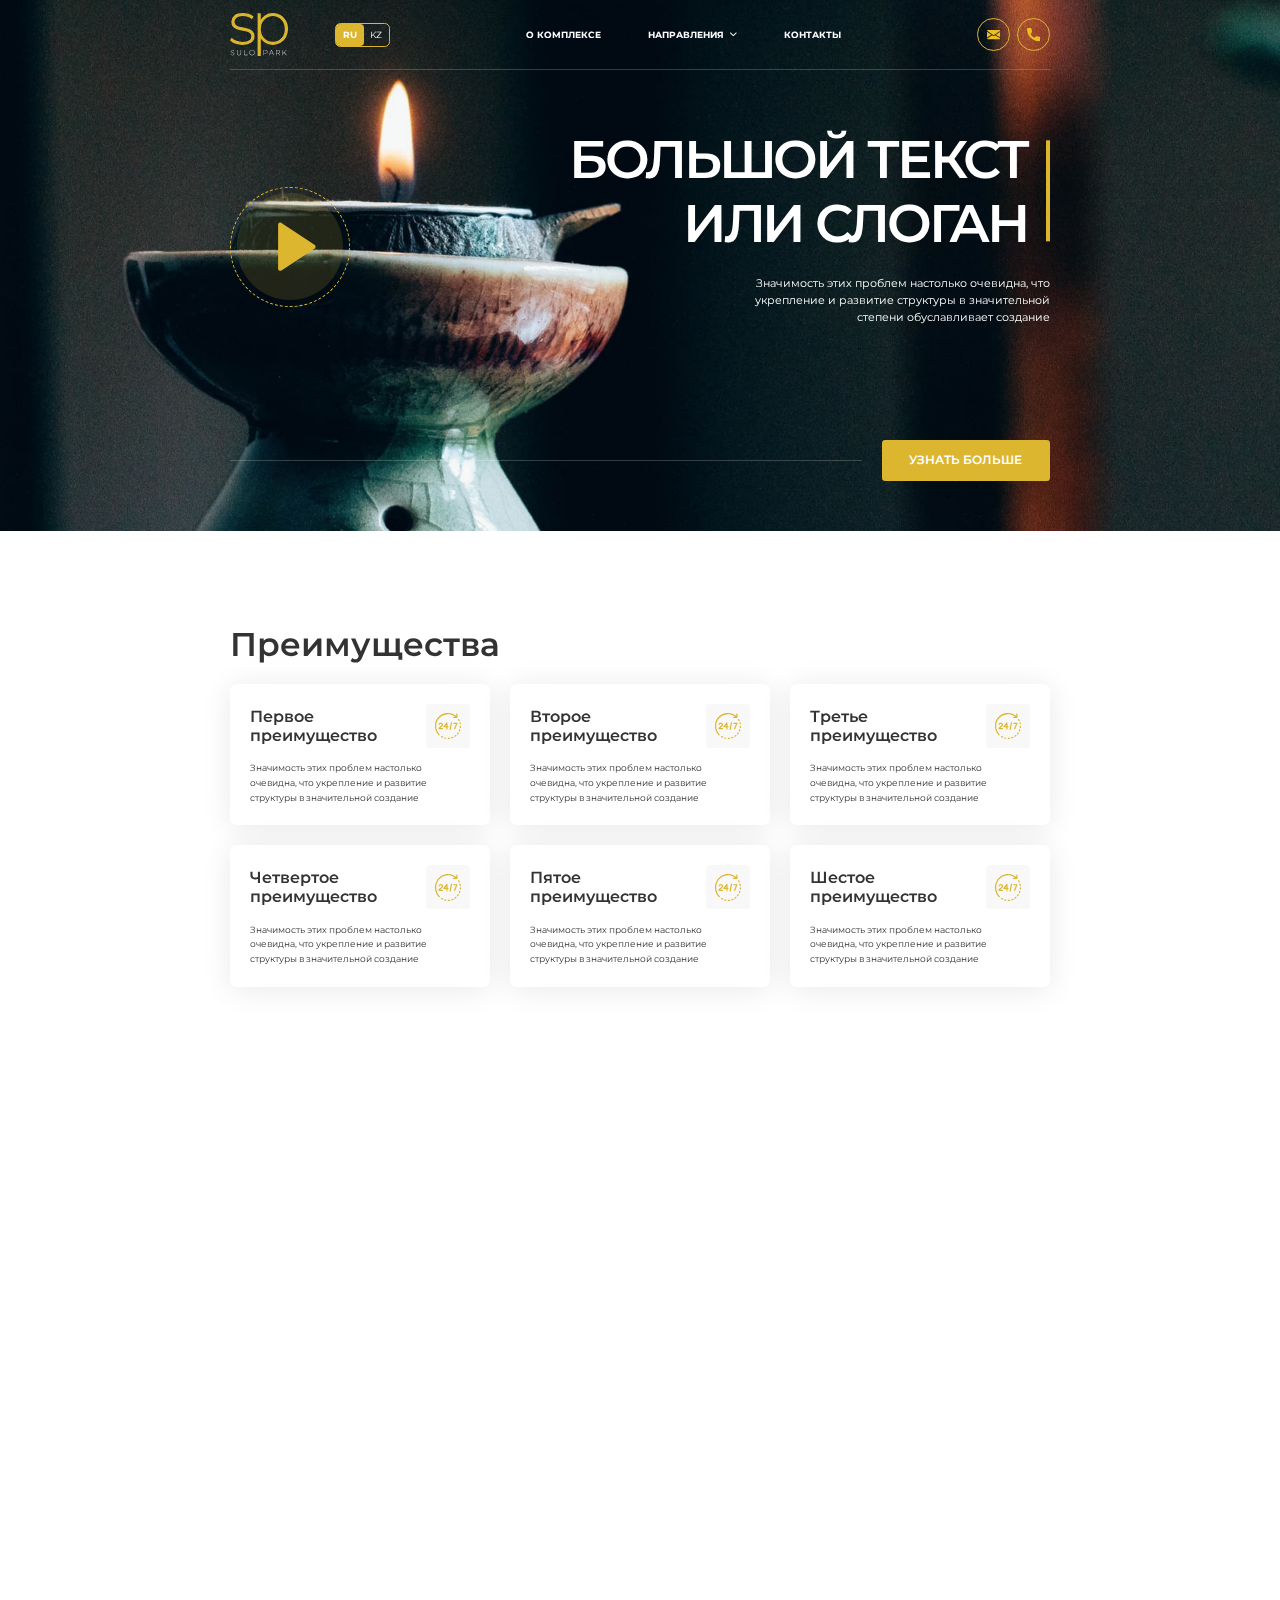
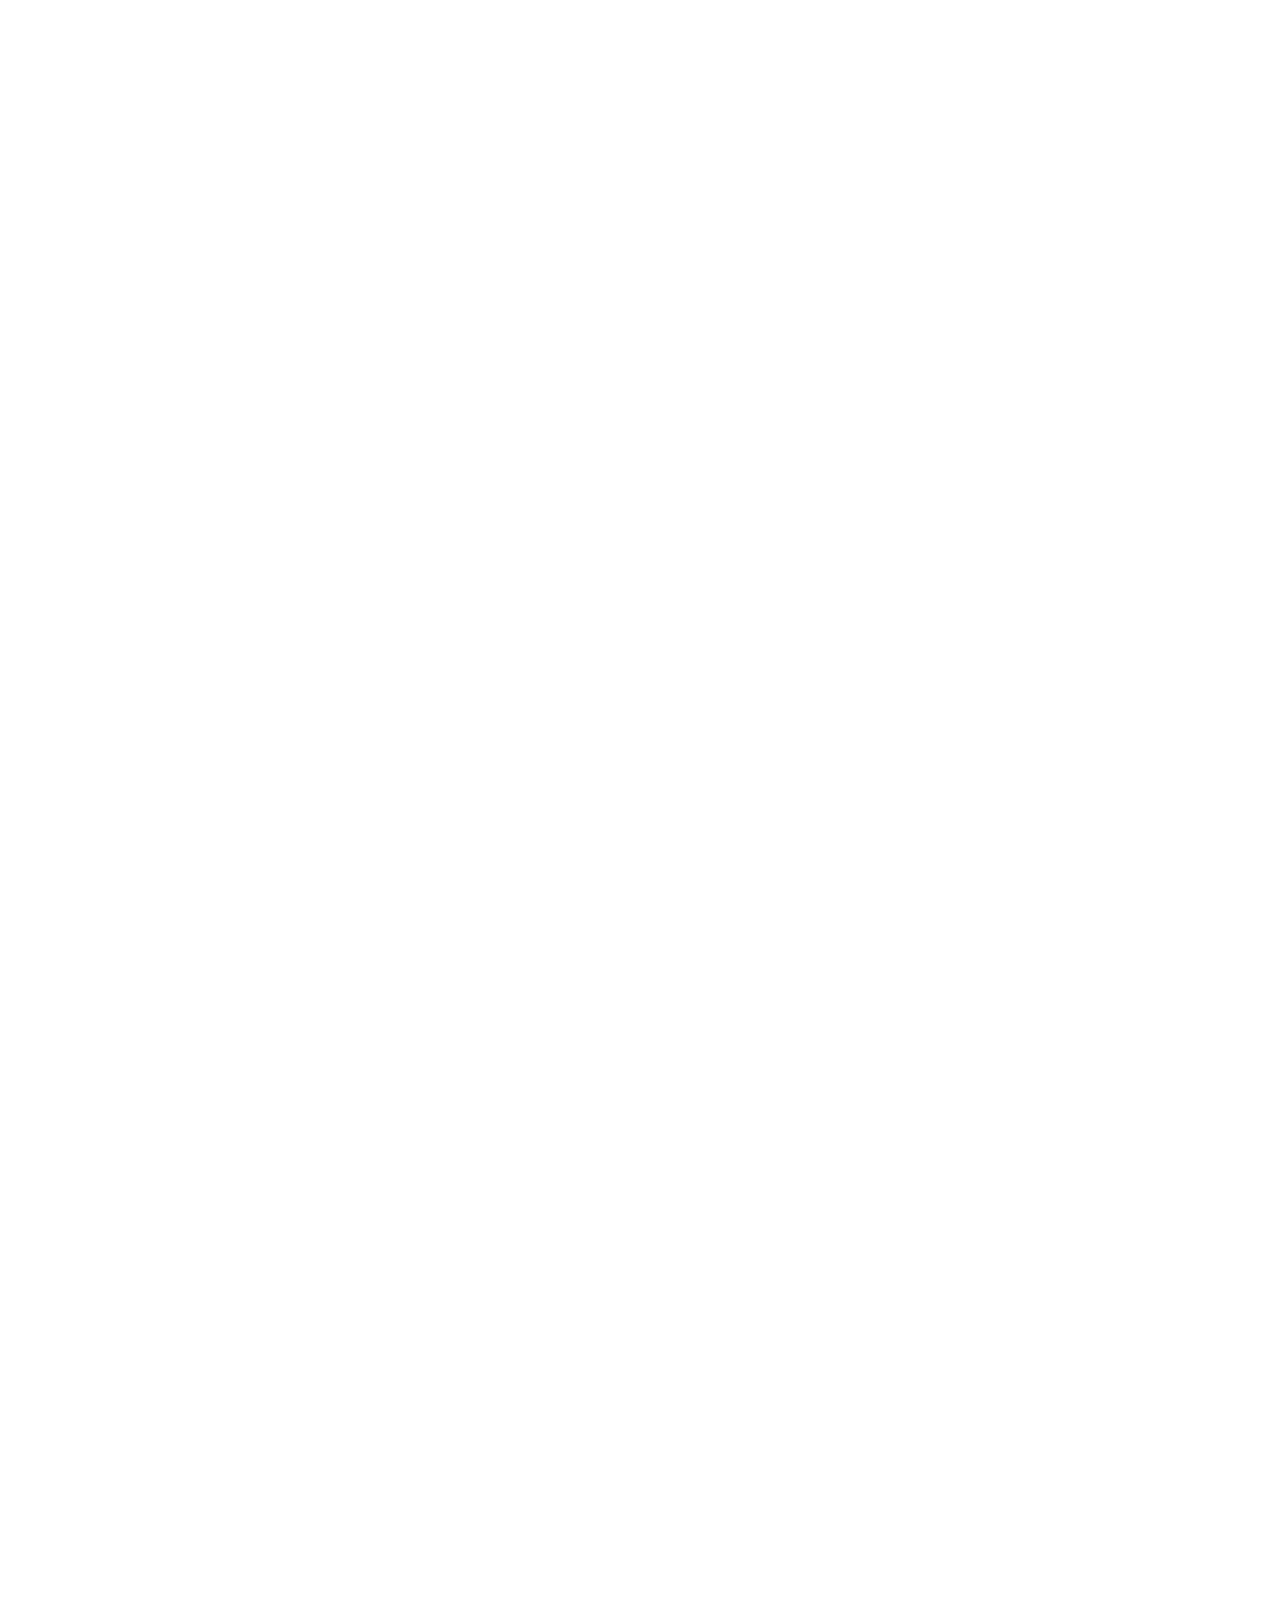
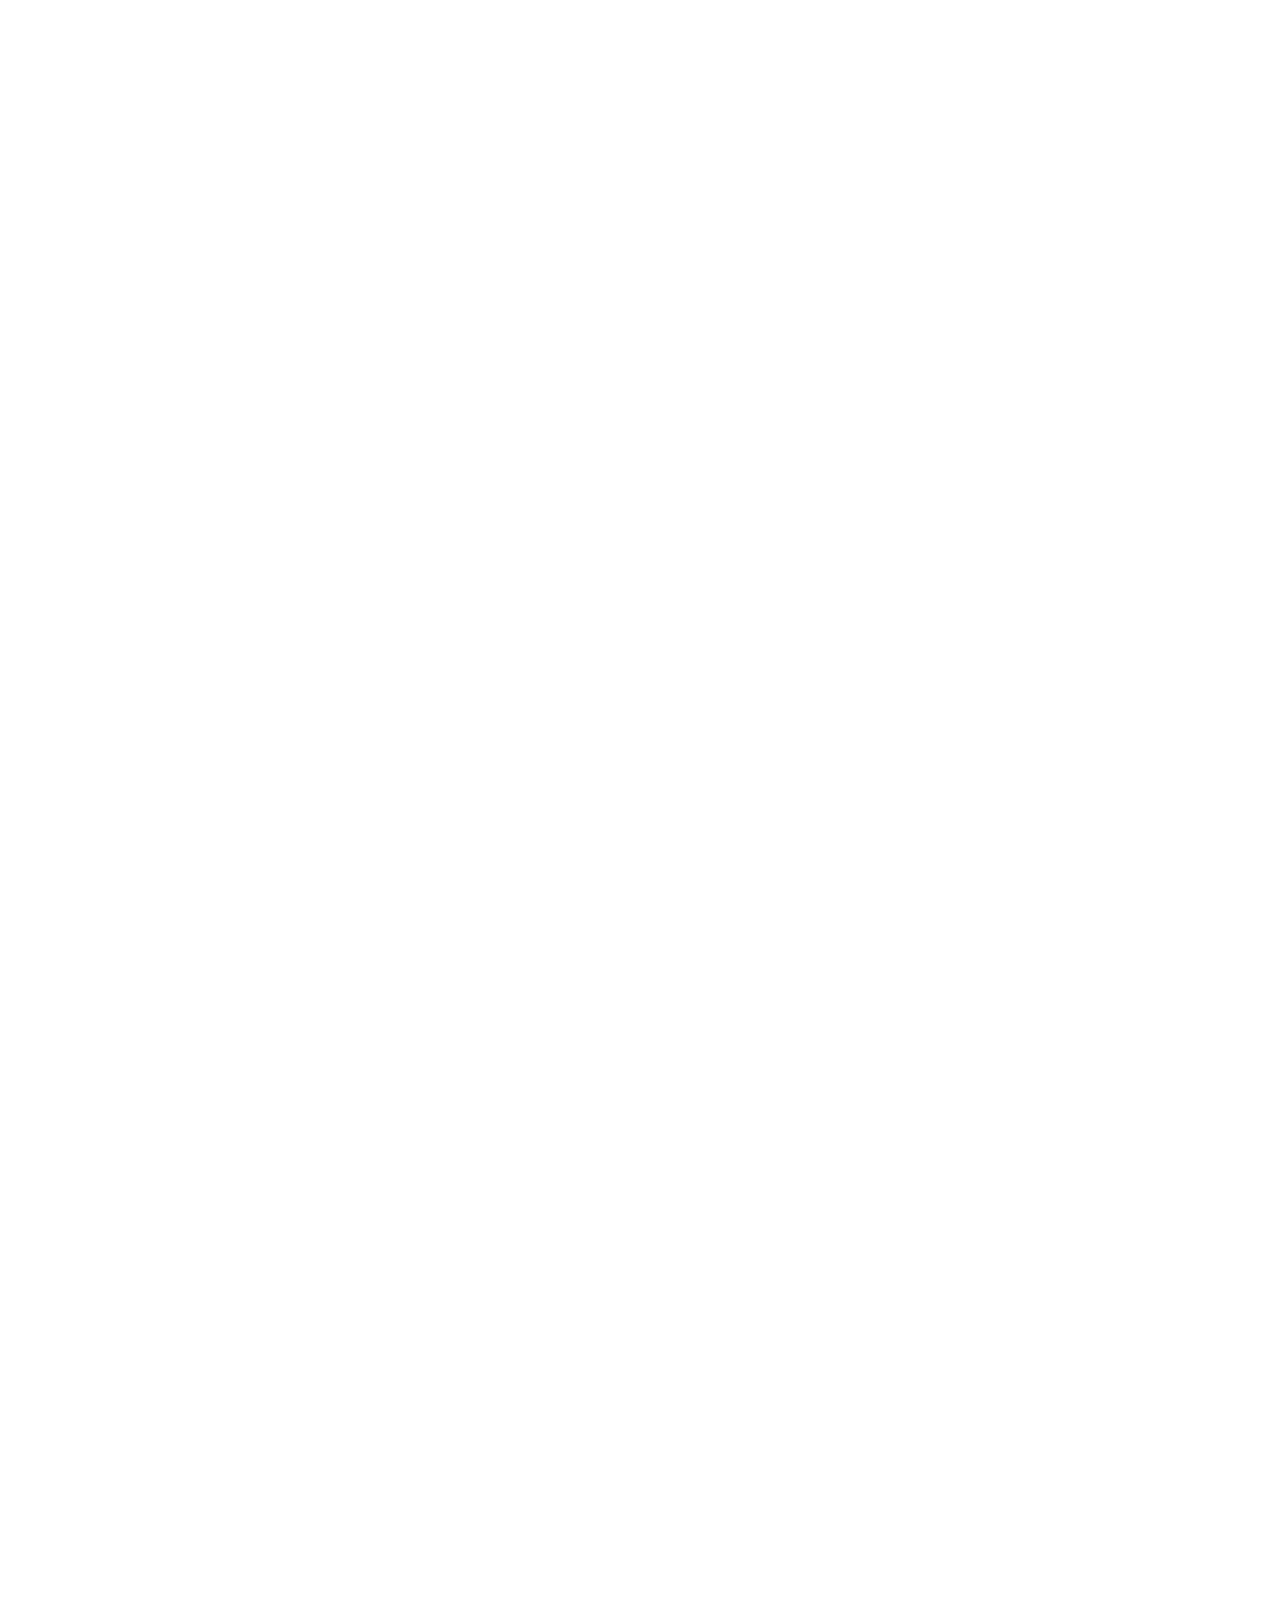
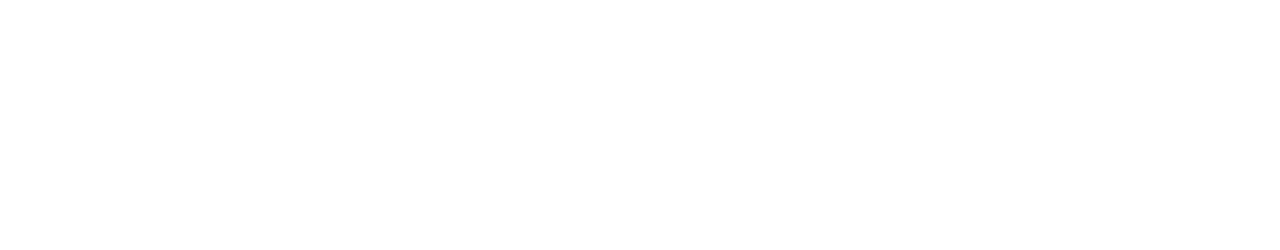
==== index.html @ a04de583 "Add files via upload" ====
<!DOCTYPE html>
<html lang="en">

<head>
    <meta charset="UTF-8">
    <meta http-equiv="X-UA-Compatible" content="IE=edge">
    <meta name="viewport" content="width=device-width, initial-scale=1.0">
    <title>Home</title>
    <link rel="preconnect" href="https://fonts.googleapis.com">
    <link rel="preconnect" href="https://fonts.gstatic.com" crossorigin>
    <link href="https://fonts.googleapis.com/css2?family=Montserrat:ital,wght@0,100..900;1,100..900&display=swap"
        rel="stylesheet">
    <link rel="stylesheet" href="https://cdn.jsdelivr.net/npm/swiper@11/swiper-bundle.min.css" />
    <link rel="stylesheet" href="https://cdn.jsdelivr.net/npm/@fancyapps/ui@4.0/dist/fancybox.css" />
    <link href="https://unpkg.com/aos@2.3.1/dist/aos.css" rel="stylesheet">
    <link rel="stylesheet" href="css/style.min.css">
</head>

<body>

    <div class="big-wrapper">
        <header class="header">
            <div class="container">
                <div class="header__inner">
                    <a class="header__logo logo" href="#" data-aos="fade-down">
                        <img src="images/logo.svg" alt="logo">
                    </a>
                    <div class="header__lang lang" data-aos="fade-down">
                        <a class="lang__link lang__link--active" href="#">
                            RU
                        </a>
                        <a class="lang__link" href="#">
                            KZ
                        </a>
                    </div>
                    <nav class="header__menu menu">
                        <ul class="menu__list menu-list" data-aos="fade-down">
                            <li class="menu-list__item">
                                <a class="menu-list__link" href="#">
                                    О комплексе
                                </a>
                            </li>
                            <li class="menu-list__item">
                                <div class="menu-list__dropdown dropdown">
                                    <div class="dropdown__head dropdown-head">
                                        <div class="dropdown-head__text">
                                            Направления
                                        </div>
                                        <svg width="10" height="10" viewBox="0 0 10 10" fill="none"
                                            xmlns="http://www.w3.org/2000/svg">
                                            <path
                                                d="M4.99997 7.84872C4.82075 7.84872 4.64156 7.78029 4.50492 7.64372L0.205141 3.3439C-0.0683805 3.07038 -0.0683805 2.62691 0.205141 2.3535C0.478553 2.08008 0.921933 2.08008 1.19548 2.3535L4.99997 6.15821L8.80449 2.35363C9.07801 2.08022 9.52135 2.08022 9.79474 2.35363C10.0684 2.62704 10.0684 3.07051 9.79474 3.34403L5.49503 7.64385C5.35832 7.78044 5.17913 7.84872 4.99997 7.84872Z"
                                                fill="white" />
                                        </svg>
                                    </div>
                                    <ul class="dropdown__menu-sublist menu-sublist">
                                        <li class="menu-sublist__item">
                                            <a class="menu-sublist__link" href="#">
                                                Первое направление
                                            </a>
                                        </li>
                                        <li class="menu-sublist__item">
                                            <a class="menu-sublist__link" href="#">
                                                Второе направление
                                            </a>
                                        </li>
                                    </ul>
                                </div>
                            </li>
                            <li class="menu-list__item">
                                <a class="menu-list__link" href="#">
                                    Контакты
                                </a>
                            </li>
                        </ul>
                    </nav>
                    <div class="header__links links" data-aos="fade-down">
                        <ul class="links__list links-list">
                            <li class="links-list__item">
                                <a class="links-list__link" href="#">
                                    <svg width="14" height="14" viewBox="0 0 14 14" fill="none"
                                        xmlns="http://www.w3.org/2000/svg">
                                        <g clip-path="url(#clip0_3840_17560)">
                                            <path d="M9.28125 7.07069L14.001 10.0544V3.96094L9.28125 7.07069Z"
                                                fill="#EBBE21" />
                                            <path d="M0 3.96094V10.0544L4.71975 7.07069L0 3.96094Z" fill="#EBBE21" />
                                            <path
                                                d="M13.1241 2.1875H0.874141C0.437516 2.1875 0.0910156 2.513 0.0253906 2.93213L6.99914 7.52675L13.9729 2.93213C13.9073 2.513 13.5608 2.1875 13.1241 2.1875Z"
                                                fill="#EBBE21" />
                                            <path
                                                d="M8.47809 7.59853L7.23997 8.41403C7.16647 8.46216 7.08334 8.48578 6.99934 8.48578C6.91534 8.48578 6.83222 8.46216 6.75872 8.41403L5.52059 7.59766L0.0273438 11.0723C0.0947187 11.4879 0.439469 11.8108 0.874344 11.8108H13.1243C13.5592 11.8108 13.904 11.4879 13.9713 11.0723L8.47809 7.59853Z"
                                                fill="#EBBE21" />
                                        </g>
                                        <defs>
                                            <clipPath id="clip0_3840_17560">
                                                <rect width="14" height="14" fill="#EBBE21" />
                                            </clipPath>
                                        </defs>
                                    </svg>
                                </a>
                            </li>
                            <li class="links-list__item">
                                <a class="links-list__link" href="#">
                                    <svg width="14" height="14" viewBox="0 0 14 14" fill="none"
                                        xmlns="http://www.w3.org/2000/svg">
                                        <g clip-path="url(#clip0_3840_17552)">
                                            <path
                                                d="M12.8766 9.1894C12.0195 9.1894 11.1779 9.05534 10.3804 8.79178C9.98958 8.65849 9.50917 8.78077 9.27066 9.02573L7.6965 10.2141C5.87092 9.23956 4.7464 8.11541 3.78521 6.30354L4.93857 4.77039C5.23822 4.47114 5.3457 4.03401 5.21693 3.62385C4.95225 2.82213 4.81779 1.98093 4.81779 1.12343C4.81782 0.503964 4.31386 0 3.69443 0H1.12339C0.503964 0 0 0.503964 0 1.12339C0 8.22365 5.77639 14 12.8766 14C13.4961 14 14 13.496 14 12.8766V10.3128C14 9.69336 13.496 9.1894 12.8766 9.1894Z"
                                                fill="#EBBE21" />
                                        </g>
                                        <defs>
                                            <clipPath id="clip0_3840_17552">
                                                <rect width="14" height="14" fill="#EBBE21" />
                                            </clipPath>
                                        </defs>
                                    </svg>
                                </a>
                            </li>
                        </ul>
                    </div>
                    <div class="header__burger burger" data-aos="fade-down">
                        <span></span>
                        <span></span>
                        <span></span>
                    </div>
                </div>
            </div>
        </header>
        <div class="wrapper">
            <main class="main">
                <section class="main__heading heading">
                    <div class="container">
                        <div class="heading__wrapper">
                            <a class="heading__play heading-play"
                                href="https://www.youtube.com/watch?v=YqedEln2Wis&ab_channel=Esmi" data-fancybox=""
                                data-aos="zoom-in">
                                <div class="heading-play__inner">
                                    <svg width="59" height="76" viewBox="0 0 59 76" fill="none"
                                        xmlns="http://www.w3.org/2000/svg">
                                        <path
                                            d="M58.5139 37.9856C58.5139 39.0597 57.9324 40.1334 57.0197 40.7118L5.5409 74.5828C4.95941 74.9954 4.37791 75.1608 3.71364 75.1608C3.21555 75.1608 2.63407 74.9954 2.13592 74.7476C1.05693 74.1696 0.392578 73.0955 0.392578 71.8565V4.11446C0.392578 2.87551 1.0569 1.80131 2.13651 1.22273C3.21613 0.644151 4.54409 0.727147 5.5409 1.38812L57.0197 35.2591C57.9324 35.8377 58.5139 36.9112 58.5139 37.9853V37.9856Z"
                                            fill="#DCB62F" />
                                    </svg>
                                </div>
                            </a>
                        </div>
                    </div>
                    <div class="heading__swiper heading-swiper swiper">
                        <div class="swiper-wrapper">
                            <div class="heading-swiper__slide heading-slide swiper-slide">
                                <div class="container">
                                    <div class="heading-slide__inner">
                                        <picture class="heading-slide__img heading-img">
                                            <img src="images/heading-img.jpg" alt="img">
                                        </picture>
                                        <div class="heading-slide__body heading-body">
                                            <h1 class="heading-body__title" data-aos="fade-up">
                                                Большой текст или слоган
                                            </h1>
                                            <p class="heading-body__text" data-aos="fade-up">
                                                Значимость этих проблем настолько очевидна,
                                                что укрепление и развитие структуры в значительной степени обуславливает
                                                создание
                                            </p>
                                            <div class="heading-body__wrapper" data-aos="fade-right">
                                                <div class="heading-body__line">

                                                </div>
                                                <a class="heading-body__link btn" href="#">
                                                    Узнать больше
                                                </a>
                                            </div>
                                        </div>
                                    </div>
                                </div>
                            </div>
                            <div class="heading-swiper__slide heading-slide swiper-slide">
                                <div class="container">
                                    <div class="heading-slide__inner">
                                        <video class="heading-slide__video heading-video" src="videos/video.mp4"
                                            poster="images/heading-img.jpg" muted autoplay></video>
                                        <div class="heading-slide__body heading-body">
                                            <h1 class="heading-body__title" data-aos="fade-up">
                                                Большой текст или слоган
                                            </h1>
                                            <p class="heading-body__text" data-aos="fade-up">
                                                Значимость этих проблем настолько очевидна,
                                                что укрепление и развитие структуры в значительной степени обуславливает
                                                создание
                                            </p>
                                            <div class="heading-body__wrapper" data-aos="fade-right">
                                                <div class="heading-body__line">

                                                </div>
                                                <a class="heading-body__link btn" href="#">
                                                    Узнать больше
                                                </a>
                                            </div>
                                        </div>
                                    </div>
                                </div>
                            </div>
                        </div>
                    </div>
                </section>
                <section class="main__advantages advantages">
                    <div class="container">
                        <h2 class="advantages__title title" data-aos="fade-right">
                            Преимущества
                        </h2>
                        <div class="advantages__inner">
                            <div class="advantages__item advantages-item" data-aos="zoom-in">
                                <div class="advantages-item__head advantages-head">
                                    <h5 class="advantages-head__title">
                                        Первое <br>
                                        преимущество
                                    </h5>
                                    <picture class="advantages-head__icon advantages-icon">
                                        <img src="images/advantages-icon.svg" alt="icon">
                                    </picture>
                                </div>
                                <p class="advantages-item__text">
                                    Значимость этих проблем настолько очевидна, что укрепление и развитие структуры в
                                    значительной создание
                                </p>
                            </div>
                            <div class="advantages__item advantages-item" data-aos="zoom-in">
                                <div class="advantages-item__head advantages-head">
                                    <h5 class="advantages-head__title">
                                        Второе <br>
                                        преимущество
                                    </h5>
                                    <picture class="advantages-head__icon advantages-icon">
                                        <img src="images/advantages-icon.svg" alt="icon">
                                    </picture>
                                </div>
                                <p class="advantages-item__text">
                                    Значимость этих проблем настолько очевидна, что укрепление и развитие структуры в
                                    значительной создание
                                </p>
                            </div>
                            <div class="advantages__item advantages-item" data-aos="zoom-in">
                                <div class="advantages-item__head advantages-head">
                                    <h5 class="advantages-head__title">
                                        Третье <br>
                                        преимущество
                                    </h5>
                                    <picture class="advantages-head__icon advantages-icon">
                                        <img src="images/advantages-icon.svg" alt="icon">
                                    </picture>
                                </div>
                                <p class="advantages-item__text">
                                    Значимость этих проблем настолько очевидна, что укрепление и развитие структуры в
                                    значительной создание
                                </p>
                            </div>
                            <div class="advantages__item advantages-item" data-aos="zoom-in">
                                <div class="advantages-item__head advantages-head">
                                    <h5 class="advantages-head__title">
                                        Четвертое <br>
                                        преимущество
                                    </h5>
                                    <picture class="advantages-head__icon advantages-icon">
                                        <img src="images/advantages-icon.svg" alt="icon">
                                    </picture>
                                </div>
                                <p class="advantages-item__text">
                                    Значимость этих проблем настолько очевидна, что укрепление и развитие структуры в
                                    значительной создание
                                </p>
                            </div>
                            <div class="advantages__item advantages-item" data-aos="zoom-in">
                                <div class="advantages-item__head advantages-head">
                                    <h5 class="advantages-head__title">
                                        Пятое <br>
                                        преимущество
                                    </h5>
                                    <picture class="advantages-head__icon advantages-icon">
                                        <img src="images/advantages-icon.svg" alt="icon">
                                    </picture>
                                </div>
                                <p class="advantages-item__text">
                                    Значимость этих проблем настолько очевидна, что укрепление и развитие структуры в
                                    значительной создание
                                </p>
                            </div>
                            <div class="advantages__item advantages-item" data-aos="zoom-in">
                                <div class="advantages-item__head advantages-head">
                                    <h5 class="advantages-head__title">
                                        Шестое <br>
                                        преимущество
                                    </h5>
                                    <picture class="advantages-head__icon advantages-icon">
                                        <img src="images/advantages-icon.svg" alt="icon">
                                    </picture>
                                </div>
                                <p class="advantages-item__text">
                                    Значимость этих проблем настолько очевидна, что укрепление и развитие структуры в
                                    значительной создание
                                </p>
                            </div>
                        </div>
                    </div>
                </section>
                <section class="main__directions directions">
                    <div class="container">
                        <h2 class="directions__title title" data-aos="fade-right">
                            Наши направления
                        </h2>
                        <div class="directions__inner">
                            <a class="directions__item directions-item" href="#" data-aos="zoom-in">
                                <picture class="directions-item__img directions-img">
                                    <img src="images/directions-img-1.jpg" alt="img">
                                </picture>
                                <div class="directions-item__inner">
                                    <h5 class="directions-item__title">
                                        Фитнес
                                    </h5>
                                    <p class="directions-item__text">
                                        Значимость этих проблем настолько очевидна, что укрепление и развитие структуры
                                        в
                                        значительной степени обуславливает создание
                                    </p>
                                </div>
                            </a>
                            <a class="directions__item directions-item" href="#" data-aos="zoom-in">
                                <picture class="directions-item__img directions-img">
                                    <img src="images/directions-img-2.jpg" alt="img">
                                </picture>
                                <div class="directions-item__inner">
                                    <h5 class="directions-item__title">
                                        СПА
                                    </h5>
                                    <p class="directions-item__text">
                                        Значимость этих проблем настолько очевидна, что укрепление и развитие структуры
                                        в
                                        значительной степени обуславливает создание
                                    </p>
                                </div>
                            </a>
                            <a class="directions__item directions-item" href="#" data-aos="zoom-in">
                                <picture class="directions-item__img directions-img">
                                    <img src="images/directions-img-3.jpg" alt="img">
                                </picture>
                                <div class="directions-item__inner">
                                    <h5 class="directions-item__title">
                                        Ресторан
                                    </h5>
                                    <p class="directions-item__text">
                                        Значимость этих проблем настолько очевидна, что укрепление и развитие структуры
                                        в
                                        значительной степени обуславливает создание
                                    </p>
                                </div>
                            </a>
                            <a class="directions__item directions-item" href="#" data-aos="zoom-in">
                                <picture class="directions-item__img directions-img">
                                    <img src="images/directions-img-4.jpg" alt="img">
                                </picture>
                                <div class="directions-item__inner">
                                    <h5 class="directions-item__title">
                                        Вип Спа
                                    </h5>
                                    <p class="directions-item__text">
                                        Значимость этих проблем настолько очевидна, что укрепление и развитие структуры
                                        в
                                        значительной степени обуславливает создание
                                    </p>
                                </div>
                            </a>
                            <a class="directions__item directions-item" href="#" data-aos="zoom-in">
                                <picture class="directions-item__img directions-img">
                                    <img src="images/directions-img-5.jpg" alt="img">
                                </picture>
                                <div class="directions-item__inner">
                                    <h5 class="directions-item__title">
                                        Гостинница
                                    </h5>
                                    <p class="directions-item__text">
                                        Значимость этих проблем настолько очевидна, что укрепление и развитие структуры
                                        в
                                        значительной степени обуславливает создание
                                    </p>
                                </div>
                            </a>
                            <a class="directions__item directions-item" href="#" data-aos="zoom-in">
                                <picture class="directions-item__img directions-img">
                                    <img src="images/directions-img-6.jpg" alt="img">
                                </picture>
                                <div class="directions-item__inner">
                                    <h5 class="directions-item__title">
                                        Банкетный зал
                                    </h5>
                                    <p class="directions-item__text">
                                        Значимость этих проблем настолько очевидна, что укрепление и развитие структуры
                                        в
                                        значительной степени обуславливает создание
                                    </p>
                                </div>
                            </a>
                        </div>
                    </div>
                </section>
                <section class="main__about about">
                    <div class="container">
                        <div class="about__inner">
                            <div class="about__body about-body" data-aos="zoom-in">
                                <h2 class="about-body__title title">
                                    О комплексе
                                </h2>
                                <p class="about-body__text">
                                    Значимость этих проблем настолько очевидна, что укрепление и развитие структуры в
                                    значительной степени обуславливает создание позиций, занимаемых участниками в
                                    отношении
                                    поставленных задач.
                                    Повседневная практика показывает, что укрепление и развитие структуры позволяет
                                    выполнять важные задания по разработке дальнейших направлений развития.
                                </p>
                                <p class="about-body__text">
                                    Равным образом дальнейшее развитие различных форм деятельности представляет собой
                                    интересный эксперимент проверки системы обучения кадров, соответствует насущным
                                    потребностям. Значимость этих проблем настолько очевидна, что укрепление и развитие
                                    структуры в значительной степени обуславливает создание позиций, участниками.
                                </p>
                            </div>
                            <picture class="about__img about-img" data-aos="zoom-in">
                                <img src="images/about-img.jpg" alt="img">
                            </picture>
                        </div>
                    </div>
                </section>
                <section class="main__map map">
                    <div class="container">
                        <div class="map__inner">
                            <h2 class="map__title title" data-aos="fade-right">
                                Карта комплекса
                            </h2>
                            <picture class="map__img map-img" data-aos="zoom-in">
                                <img src="images/map-img.jpg" alt="img">
                            </picture>
                        </div>
                    </div>
                </section>
                <section class="main__offers offers">
                    <div class="container">
                        <div class="offers__inner">
                            <h2 class="offers__title title" data-aos="fade-right">
                                Специальные предложения
                            </h2>
                            <div class="offers__swiper offers-swiper swiper" data-aos="zoom-in">
                                <div class="swiper-wrapper">
                                    <div class="offers-swiper__slide offers-slide swiper-slide">
                                        <div class="offers-slide__body offers-body">
                                            <h5 class="offers-body__title">
                                                Название акции
                                            </h5>
                                            <p class="offers-body__text">
                                                Значимость этих проблем настолько очевидна, что укрепление и развитие
                                                структуры в значительной степени обуславливает Значимость этих проблем
                                                настолько очевидна, что укрепление и развитие структуры.
                                                проблем настолько очевидна.
                                            </p>
                                        </div>
                                        <picture class="offers-body__img offers-img">
                                            <img src="images/offers-img-1.jpg" alt="img">
                                        </picture>
                                    </div>
                                    <div class="offers-swiper__slide offers-slide swiper-slide">
                                        <div class="offers-slide__body offers-body">
                                            <h5 class="offers-body__title">
                                                Название акции
                                            </h5>
                                            <p class="offers-body__text">
                                                Значимость этих проблем настолько очевидна, что укрепление и развитие
                                                структуры в значительной степени обуславливает Значимость этих проблем
                                                настолько очевидна, что укрепление и развитие структуры.
                                                проблем настолько очевидна.
                                            </p>
                                        </div>
                                        <picture class="offers-body__img offers-img">
                                            <img src="images/offers-img-2.jpg" alt="img">
                                        </picture>
                                    </div>
                                    <div class="offers-swiper__slide offers-slide swiper-slide">
                                        <div class="offers-slide__body offers-body">
                                            <h5 class="offers-body__title">
                                                Название акции
                                            </h5>
                                            <p class="offers-body__text">
                                                Значимость этих проблем настолько очевидна, что укрепление и развитие
                                                структуры в значительной степени обуславливает Значимость этих проблем
                                                настолько очевидна, что укрепление и развитие структуры.
                                                проблем настолько очевидна.
                                            </p>
                                        </div>
                                        <picture class="offers-body__img offers-img">
                                            <img src="images/offers-img-1.jpg" alt="img">
                                        </picture>
                                    </div>
                                    <div class="offers-swiper__slide offers-slide swiper-slide">
                                        <div class="offers-slide__body offers-body">
                                            <h5 class="offers-body__title">
                                                Название акции
                                            </h5>
                                            <p class="offers-body__text">
                                                Значимость этих проблем настолько очевидна, что укрепление и развитие
                                                структуры в значительной степени обуславливает Значимость этих проблем
                                                настолько очевидна, что укрепление и развитие структуры.
                                                проблем настолько очевидна.
                                            </p>
                                        </div>
                                        <picture class="offers-body__img offers-img">
                                            <img src="images/offers-img-2.jpg" alt="img">
                                        </picture>
                                    </div>
                                </div>
                                <div class="offers-swiper__navigation swiper-navigation">
                                    <div class="swiper-navigation__arrow arrow arrow--prev">
                                        <svg width="14" height="15" viewBox="0 0 14 15" fill="none"
                                            xmlns="http://www.w3.org/2000/svg">
                                            <path
                                                d="M0.223804 6.71339L5.27969 1.45514C5.42401 1.30504 5.61636 1.22266 5.82147 1.22266C6.0268 1.22266 6.21904 1.30516 6.36337 1.45514L6.8224 1.93266C6.96661 2.08252 7.04606 2.28269 7.04606 2.49611C7.04606 2.70942 6.96661 2.91634 6.8224 3.0662L3.87287 6.14046L13.2437 6.14046C13.6662 6.14046 14 6.48445 14 6.92397L14 7.59905C14 8.03857 13.6662 8.41724 13.2437 8.41724L3.83941 8.41725L6.82229 11.5087C6.9665 11.6588 7.04594 11.8535 7.04594 12.0669C7.04594 12.2801 6.9665 12.4777 6.82229 12.6277L6.36325 13.1036C6.21893 13.2537 6.02669 13.3355 5.82136 13.3355C5.61625 13.3355 5.4239 13.2527 5.27957 13.1026L0.223691 7.84444C0.0790255 7.69387 -0.000534244 7.49287 3.48374e-05 7.27921C-0.000420461 7.06484 0.0790254 6.86372 0.223804 6.71339Z"
                                                fill="#333333" />
                                        </svg>
                                    </div>
                                    <div class="swiper-navigation__pagination pagination"></div>
                                    <div class="swiper-navigation__arrow arrow arrow--next">
                                        <svg width="14" height="15" viewBox="0 0 14 15" fill="none"
                                            xmlns="http://www.w3.org/2000/svg">
                                            <path
                                                d="M13.7762 7.84521L8.72031 13.1035C8.57599 13.2535 8.38364 13.3359 8.17853 13.3359C7.9732 13.3359 7.78096 13.2534 7.63663 13.1035L7.1776 12.6259C7.03339 12.4761 6.95394 12.2759 6.95394 12.0625C6.95394 11.8492 7.03339 11.6423 7.1776 11.4924L10.1271 8.41813L0.756332 8.41813C0.333833 8.41813 -1.42512e-06 8.07414 -1.54416e-06 7.63462L-1.727e-06 6.95954C-1.84604e-06 6.52002 0.333832 6.14135 0.756332 6.14135L10.1606 6.14135L7.17771 3.04992C7.0335 2.89982 6.95405 2.7051 6.95405 2.49167C6.95405 2.27848 7.0335 2.08092 7.17771 1.93094L7.63675 1.45496C7.78107 1.30487 7.97331 1.22307 8.17864 1.22307C8.38375 1.22307 8.5761 1.30593 8.72042 1.45603L13.7763 6.71415C13.921 6.86472 14.0005 7.06572 14 7.27938C14.0004 7.49376 13.921 7.69487 13.7762 7.84521Z"
                                                fill="#333333" />
                                        </svg>
                                    </div>
                                </div>
                            </div>
                        </div>
                    </div>
                </section>
                <section class="main__gallery gallery">
                    <div class="container">
                        <div class="gallery__inner">
                            <h2 class="gallery__title title" data-aos="fade-right">
                                Фотогалерея
                            </h2>
                            <div class="gallery__swiper gallery-swiper swiper" data-aos="zoom-in">
                                <div class="swiper-wrapper">
                                    <div class="gallery-swiper__slide gallery-slide swiper-slide">
                                        <div class="gallery-slide__inner">
                                            <a class="gallery-slide__view gallery-view gallery-view--big"
                                                href="images/gallery-img-1.jpg" data-fancybox="photogallery">
                                                <picture class="gallery-view__img gallery-img">
                                                    <img src="images/gallery-img-1.jpg" alt="img">
                                                </picture>
                                            </a>
                                        </div>
                                    </div>
                                    <div class="gallery-swiper__slide gallery-slide swiper-slide">
                                        <div class="gallery-slide__inner gallery-slide__inner--grid">
                                            <a class="gallery-slide__view gallery-view gallery-view--small"
                                                href="images/gallery-img-2.jpg" data-fancybox="photogallery">
                                                <picture class="gallery-view__img gallery-img gallery-view--small">
                                                    <img src="images/gallery-img-2.jpg" alt="img">
                                                </picture>
                                            </a>
                                            <a class="gallery-slide__view gallery-view gallery-view--small"
                                                href="images/gallery-img-3.jpg" data-fancybox="photogallery">
                                                <picture class="gallery-view__img gallery-img">
                                                    <img src="images/gallery-img-3.jpg" alt="img">
                                                </picture>
                                            </a>
                                            <a class="gallery-slide__view gallery-view gallery-view--small"
                                                href="images/gallery-img-4.jpg" data-fancybox="photogallery">
                                                <picture class="gallery-view__img gallery-img">
                                                    <img src="images/gallery-img-4.jpg" alt="img">
                                                </picture>
                                            </a>
                                        </div>
                                    </div>
                                    <div class="gallery-swiper__slide gallery-slide swiper-slide">
                                        <div class="gallery-slide__inner">
                                            <a class="gallery-slide__view gallery-view gallery-view--big"
                                                href="images/gallery-img-1.jpg" data-fancybox="photogallery">
                                                <picture class="gallery-view__img gallery-img">
                                                    <img src="images/gallery-img-1.jpg" alt="img">
                                                </picture>
                                            </a>
                                        </div>
                                    </div>
                                    <div class="gallery-swiper__slide gallery-slide swiper-slide">
                                        <div class="gallery-slide__inner gallery-slide__inner--grid">
                                            <a class="gallery-slide__view gallery-view gallery-view--small"
                                                href="images/gallery-img-2.jpg" data-fancybox="photogallery">
                                                <picture class="gallery-view__img gallery-img gallery-view--small">
                                                    <img src="images/gallery-img-2.jpg" alt="img">
                                                </picture>
                                            </a>
                                            <a class="gallery-slide__view gallery-view gallery-view--small"
                                                href="images/gallery-img-3.jpg" data-fancybox="photogallery">
                                                <picture class="gallery-view__img gallery-img">
                                                    <img src="images/gallery-img-3.jpg" alt="img">
                                                </picture>
                                            </a>
                                            <a class="gallery-slide__view gallery-view gallery-view--small"
                                                href="images/gallery-img-4.jpg" data-fancybox="photogallery">
                                                <picture class="gallery-view__img gallery-img">
                                                    <img src="images/gallery-img-4.jpg" alt="img">
                                                </picture>
                                            </a>
                                        </div>
                                    </div>
                                    <div class="gallery-swiper__slide gallery-slide swiper-slide">
                                        <div class="gallery-slide__inner">
                                            <a class="gallery-slide__view gallery-view gallery-view--big"
                                                href="images/gallery-img-1.jpg" data-fancybox="photogallery">
                                                <picture class="gallery-view__img gallery-img">
                                                    <img src="images/gallery-img-1.jpg" alt="img">
                                                </picture>
                                            </a>
                                        </div>
                                    </div>
                                    <div class="gallery-swiper__slide gallery-slide swiper-slide">
                                        <div class="gallery-slide__inner gallery-slide__inner--grid">
                                            <a class="gallery-slide__view gallery-view gallery-view--small"
                                                href="images/gallery-img-2.jpg" data-fancybox="photogallery">
                                                <picture class="gallery-view__img gallery-img gallery-view--small">
                                                    <img src="images/gallery-img-2.jpg" alt="img">
                                                </picture>
                                            </a>
                                            <a class="gallery-slide__view gallery-view gallery-view--small"
                                                href="images/gallery-img-3.jpg" data-fancybox="photogallery">
                                                <picture class="gallery-view__img gallery-img">
                                                    <img src="images/gallery-img-3.jpg" alt="img">
                                                </picture>
                                            </a>
                                            <a class="gallery-slide__view gallery-view gallery-view--small"
                                                href="images/gallery-img-4.jpg" data-fancybox="photogallery">
                                                <picture class="gallery-view__img gallery-img">
                                                    <img src="images/gallery-img-4.jpg" alt="img">
                                                </picture>
                                            </a>
                                        </div>
                                    </div>
                                    <div class="gallery-swiper__slide gallery-slide swiper-slide">
                                        <div class="gallery-slide__inner">
                                            <a class="gallery-slide__view gallery-view gallery-view--big"
                                                href="images/gallery-img-1.jpg" data-fancybox="photogallery">
                                                <picture class="gallery-view__img gallery-img">
                                                    <img src="images/gallery-img-1.jpg" alt="img">
                                                </picture>
                                            </a>
                                        </div>
                                    </div>
                                    <div class="gallery-swiper__slide gallery-slide swiper-slide">
                                        <div class="gallery-slide__inner gallery-slide__inner--grid">
                                            <a class="gallery-slide__view gallery-view gallery-view--small"
                                                href="images/gallery-img-2.jpg" data-fancybox="photogallery">
                                                <picture class="gallery-view__img gallery-img gallery-view--small">
                                                    <img src="images/gallery-img-2.jpg" alt="img">
                                                </picture>
                                            </a>
                                            <a class="gallery-slide__view gallery-view gallery-view--small"
                                                href="images/gallery-img-3.jpg" data-fancybox="photogallery">
                                                <picture class="gallery-view__img gallery-img">
                                                    <img src="images/gallery-img-3.jpg" alt="img">
                                                </picture>
                                            </a>
                                            <a class="gallery-slide__view gallery-view gallery-view--small"
                                                href="images/gallery-img-4.jpg" data-fancybox="photogallery">
                                                <picture class="gallery-view__img gallery-img">
                                                    <img src="images/gallery-img-4.jpg" alt="img">
                                                </picture>
                                            </a>
                                        </div>
                                    </div>
                                </div>
                            </div>
                        </div>
                    </div>
                </section>
                <section class="main__news news">
                    <div class="container">
                        <div class="news__inner">
                            <h2 class="news__title title" data-aos="fade-right">
                                Новости и события
                            </h2>
                            <div class="news__swiper news-swiper swiper" data-aos="zoom-in">
                                <div class="swiper-wrapper">
                                    <div class="news-swiper__slide news-slide swiper-slide">
                                        <a class="news-slide__link" href="#">
                                            <picture class="news__img news-img">
                                                <img src="images/news-img-1.jpg" alt="img">
                                            </picture>
                                            <div class="news-slide__body news-body">
                                                <h5 class="news-body__title">
                                                    Длинное название статьи
                                                </h5>
                                                <p class="news-body__text">
                                                    Значимость этих проблем настолько очевидна, что дальнейшее развитие
                                                    различных форм деятельности требуют
                                                    Значимость этих проблем настолько очевидна, что дальнейшее развитие
                                                </p>
                                            </div>
                                        </a>
                                    </div>
                                    <div class="news-swiper__slide news-slide swiper-slide">
                                        <a class="news-slide__link" href="#">
                                            <picture class="news__img news-img">
                                                <img src="images/news-img-2.jpg" alt="img">
                                            </picture>
                                            <div class="news-slide__body news-body">
                                                <h5 class="news-body__title">
                                                    Длинное название статьи
                                                </h5>
                                                <p class="news-body__text">
                                                    Значимость этих проблем настолько очевидна, что дальнейшее развитие
                                                    различных форм деятельности требуют
                                                    Значимость этих проблем настолько очевидна, что дальнейшее развитие
                                                </p>
                                            </div>
                                        </a>
                                    </div>
                                    <div class="news-swiper__slide news-slide swiper-slide">
                                        <a class="news-slide__link" href="#">
                                            <picture class="news__img news-img">
                                                <img src="images/news-img-3.jpg" alt="img">
                                            </picture>
                                            <div class="news-slide__body news-body">
                                                <h5 class="news-body__title">
                                                    Длинное название статьи
                                                </h5>
                                                <p class="news-body__text">
                                                    Значимость этих проблем настолько очевидна, что дальнейшее развитие
                                                    различных форм деятельности требуют
                                                    Значимость этих проблем настолько очевидна, что дальнейшее развитие
                                                </p>
                                            </div>
                                        </a>
                                    </div>
                                    <div class="news-swiper__slide news-slide swiper-slide">
                                        <a class="news-slide__link" href="#">
                                            <picture class="news__img news-img">
                                                <img src="images/news-img-4.jpg" alt="img">
                                            </picture>
                                            <div class="news-slide__body news-body">
                                                <h5 class="news-body__title">
                                                    Длинное название статьи
                                                </h5>
                                                <p class="news-body__text">
                                                    Значимость этих проблем настолько очевидна, что дальнейшее развитие
                                                    различных форм деятельности требуют
                                                    Значимость этих проблем настолько очевидна, что дальнейшее развитие
                                                </p>
                                            </div>
                                        </a>
                                    </div>
                                    <div class="news-swiper__slide news-slide swiper-slide">
                                        <a class="news-slide__link" href="#">
                                            <picture class="news__img news-img">
                                                <img src="images/news-img-5.jpg" alt="img">
                                            </picture>
                                            <div class="news-slide__body news-body">
                                                <h5 class="news-body__title">
                                                    Длинное название статьи
                                                </h5>
                                                <p class="news-body__text">
                                                    Значимость этих проблем настолько очевидна, что дальнейшее развитие
                                                    различных форм деятельности требуют
                                                    Значимость этих проблем настолько очевидна, что дальнейшее развитие
                                                </p>
                                            </div>
                                        </a>
                                    </div>
                                    <div class="news-swiper__slide news-slide swiper-slide">
                                        <a class="news-slide__link" href="#">
                                            <picture class="news__img news-img">
                                                <img src="images/news-img-1.jpg" alt="img">
                                            </picture>
                                            <div class="news-slide__body news-body">
                                                <h5 class="news-body__title">
                                                    Длинное название статьи
                                                </h5>
                                                <p class="news-body__text">
                                                    Значимость этих проблем настолько очевидна, что дальнейшее развитие
                                                    различных форм деятельности требуют
                                                    Значимость этих проблем настолько очевидна, что дальнейшее развитие
                                                </p>
                                            </div>
                                        </a>
                                    </div>
                                    <div class="news-swiper__slide news-slide swiper-slide">
                                        <a class="news-slide__link" href="#">
                                            <picture class="news__img news-img">
                                                <img src="images/news-img-2.jpg" alt="img">
                                            </picture>
                                            <div class="news-slide__body news-body">
                                                <h5 class="news-body__title">
                                                    Длинное название статьи
                                                </h5>
                                                <p class="news-body__text">
                                                    Значимость этих проблем настолько очевидна, что дальнейшее развитие
                                                    различных форм деятельности требуют
                                                    Значимость этих проблем настолько очевидна, что дальнейшее развитие
                                                </p>
                                            </div>
                                        </a>
                                    </div>
                                    <div class="news-swiper__slide news-slide swiper-slide">
                                        <a class="news-slide__link" href="#">
                                            <picture class="news__img news-img">
                                                <img src="images/news-img-3.jpg" alt="img">
                                            </picture>
                                            <div class="news-slide__body news-body">
                                                <h5 class="news-body__title">
                                                    Длинное название статьи
                                                </h5>
                                                <p class="news-body__text">
                                                    Значимость этих проблем настолько очевидна, что дальнейшее развитие
                                                    различных форм деятельности требуют
                                                    Значимость этих проблем настолько очевидна, что дальнейшее развитие
                                                </p>
                                            </div>
                                        </a>
                                    </div>
                                    <div class="news-swiper__slide news-slide swiper-slide">
                                        <a class="news-slide__link" href="#">
                                            <picture class="news__img news-img">
                                                <img src="images/news-img-4.jpg" alt="img">
                                            </picture>
                                            <div class="news-slide__body news-body">
                                                <h5 class="news-body__title">
                                                    Длинное название статьи
                                                </h5>
                                                <p class="news-body__text">
                                                    Значимость этих проблем настолько очевидна, что дальнейшее развитие
                                                    различных форм деятельности требуют
                                                    Значимость этих проблем настолько очевидна, что дальнейшее развитие
                                                </p>
                                            </div>
                                        </a>
                                    </div>
                                    <div class="news-swiper__slide news-slide swiper-slide">
                                        <a class="news-slide__link" href="#">
                                            <picture class="news__img news-img">
                                                <img src="images/news-img-5.jpg" alt="img">
                                            </picture>
                                            <div class="news-slide__body news-body">
                                                <h5 class="news-body__title">
                                                    Длинное название статьи
                                                </h5>
                                                <p class="news-body__text">
                                                    Значимость этих проблем настолько очевидна, что дальнейшее развитие
                                                    различных форм деятельности требуют
                                                    Значимость этих проблем настолько очевидна, что дальнейшее развитие
                                                </p>
                                            </div>
                                        </a>
                                    </div>
                                </div>
                                <div class="news-swiper__navigation swiper-navigation">
                                    <div class="swiper-navigation__arrow arrow arrow--prev">
                                        <svg width="14" height="15" viewBox="0 0 14 15" fill="none"
                                            xmlns="http://www.w3.org/2000/svg">
                                            <path
                                                d="M0.223804 6.71339L5.27969 1.45514C5.42401 1.30504 5.61636 1.22266 5.82147 1.22266C6.0268 1.22266 6.21904 1.30516 6.36337 1.45514L6.8224 1.93266C6.96661 2.08252 7.04606 2.28269 7.04606 2.49611C7.04606 2.70942 6.96661 2.91634 6.8224 3.0662L3.87287 6.14046L13.2437 6.14046C13.6662 6.14046 14 6.48445 14 6.92397L14 7.59905C14 8.03857 13.6662 8.41724 13.2437 8.41724L3.83941 8.41725L6.82229 11.5087C6.9665 11.6588 7.04594 11.8535 7.04594 12.0669C7.04594 12.2801 6.9665 12.4777 6.82229 12.6277L6.36325 13.1036C6.21893 13.2537 6.02669 13.3355 5.82136 13.3355C5.61625 13.3355 5.4239 13.2527 5.27957 13.1026L0.223691 7.84444C0.0790255 7.69387 -0.000534244 7.49287 3.48374e-05 7.27921C-0.000420461 7.06484 0.0790254 6.86372 0.223804 6.71339Z"
                                                fill="#333333" />
                                        </svg>
                                    </div>
                                    <div class="swiper-navigation__pagination pagination"></div>
                                    <div class="swiper-navigation__arrow arrow arrow--next">
                                        <svg width="14" height="15" viewBox="0 0 14 15" fill="none"
                                            xmlns="http://www.w3.org/2000/svg">
                                            <path
                                                d="M13.7762 7.84521L8.72031 13.1035C8.57599 13.2535 8.38364 13.3359 8.17853 13.3359C7.9732 13.3359 7.78096 13.2534 7.63663 13.1035L7.1776 12.6259C7.03339 12.4761 6.95394 12.2759 6.95394 12.0625C6.95394 11.8492 7.03339 11.6423 7.1776 11.4924L10.1271 8.41813L0.756332 8.41813C0.333833 8.41813 -1.42512e-06 8.07414 -1.54416e-06 7.63462L-1.727e-06 6.95954C-1.84604e-06 6.52002 0.333832 6.14135 0.756332 6.14135L10.1606 6.14135L7.17771 3.04992C7.0335 2.89982 6.95405 2.7051 6.95405 2.49167C6.95405 2.27848 7.0335 2.08092 7.17771 1.93094L7.63675 1.45496C7.78107 1.30487 7.97331 1.22307 8.17864 1.22307C8.38375 1.22307 8.5761 1.30593 8.72042 1.45603L13.7763 6.71415C13.921 6.86472 14.0005 7.06572 14 7.27938C14.0004 7.49376 13.921 7.69487 13.7762 7.84521Z"
                                                fill="#333333" />
                                        </svg>
                                    </div>
                                </div>
                            </div>
                        </div>
                    </div>
                </section>
                <section class="main__contact contact contact--marged" data-aos="fade-up">
                    <div class="container">
                        <div class="contact__inner">
                            <picture class="contact__bg contact-bg">
                                <img src="images/contact-bg.jpg" alt="bg">
                            </picture>
                            <div class="contact__wrapper">
                                <h2 class="contact__title title">
                                    Консультация
                                </h2>
                                <form class="contact__form contact-form" action="#">
                                    <input class="contact-form__input" type="text" placeholder="Имя *" required>
                                    <input class="contact-form__input" type="tel" placeholder="Телефон *" required>
                                    <button class="contact-form__btn btn" type="submit">
                                        Подписаться
                                    </button>
                                </form>
                            </div>
                        </div>
                    </div>
                </section>
                <section class="main__contacts contacts">
                    <picture class="contacts__place-img place-img">
                        <img src="images/place-img.jpg" alt="img" data-aos="zoom-out">
                    </picture>
                    <div class="container">
                        <div class="contacts__inner" data-aos="zoom-in">
                            <div class="contacts__wrapper">
                                <h2 class="contacts__title">
                                    Контакты:
                                </h2>
                                <div class="contacts__body contacts-body">
                                    <div class="contacts-body__item contacts-item">
                                        <div class="contacts-item__icon">
                                            <svg width="14" height="14" viewBox="0 0 14 14" fill="none"
                                                xmlns="http://www.w3.org/2000/svg">
                                                <g clip-path="url(#clip0_3840_17537)">
                                                    <path
                                                        d="M7.17598 0.00291797C4.33287 -0.0928965 1.99805 2.18329 1.99805 5.00476C1.99805 8.20681 5.07092 10.5306 6.79327 13.8726C6.88071 14.0423 7.12498 14.0425 7.21272 13.8729C8.77083 10.8658 11.4338 8.84933 11.9274 5.95233C12.4384 2.95449 10.2153 0.105384 7.17598 0.00291797ZM7.00275 7.62626C5.55496 7.62626 4.38125 6.45252 4.38125 5.00476C4.38125 3.55699 5.55498 2.38326 7.00275 2.38326C8.45054 2.38326 9.62428 3.55699 9.62428 5.00476C9.62428 6.45252 8.45054 7.62626 7.00275 7.62626Z"
                                                        fill="white" />
                                                </g>
                                                <defs>
                                                    <clipPath id="clip0_3840_17537">
                                                        <rect width="14" height="14" fill="white" />
                                                    </clipPath>
                                                </defs>
                                            </svg>
                                        </div>
                                        <div class="contacts-item__info  contacts-info">
                                            <h5 class="contacts-info__title">
                                                Наш адрес:
                                            </h5>
                                            <a class="contacts-info__link" href="#">
                                                РК, Атырауская область, г. Атырау, ул. Курмангазы 8/1, офис 6.
                                            </a>
                                        </div>
                                    </div>
                                    <div class="contacts-body__item contacts-item">
                                        <div class="contacts-item__icon">
                                            <svg width="14" height="14" viewBox="0 0 14 14" fill="none"
                                                xmlns="http://www.w3.org/2000/svg">
                                                <g clip-path="url(#clip0_3840_17543)">
                                                    <path
                                                        d="M6.99988 0C3.134 0 0 3.13409 0 6.99988C0 10.8657 3.134 14 6.99988 14C10.8658 14 14 10.8657 14 6.99988C14 3.13409 10.8658 0 6.99988 0ZM10.0261 8.33126H7.05845C7.04842 8.33126 7.03908 8.32883 7.02914 8.32846C7.0192 8.32893 7.00992 8.33126 6.99984 8.33126C6.73248 8.33126 6.51571 8.11449 6.51571 7.84713V2.905C6.51571 2.63764 6.73248 2.42087 6.99984 2.42087C7.26719 2.42087 7.48396 2.63764 7.48396 2.905V7.363H10.0259C10.2933 7.363 10.5101 7.57977 10.5101 7.84713C10.5101 8.11449 10.2935 8.33126 10.0261 8.33126Z"
                                                        fill="white" />
                                                </g>
                                                <defs>
                                                    <clipPath id="clip0_3840_17543">
                                                        <rect width="14" height="14" fill="white" />
                                                    </clipPath>
                                                </defs>
                                            </svg>
                                        </div>
                                        <div class="contacts-item__info  contacts-info">
                                            <h5 class="contacts-info__title">
                                                График работы:
                                            </h5>
                                            <p class="contacts-info__text">
                                                <span>
                                                    Пн-Сб:
                                                </span>
                                                <span>
                                                    9:00 - 18:00
                                                </span>
                                            </p>
                                            <p class="contacts-info__text">
                                                <span>
                                                    Вс:
                                                </span>
                                                <span>
                                                    Выходной
                                                </span>
                                            </p>
                                        </div>
                                    </div>
                                    <div class="contacts-body__item contacts-item">
                                        <div class="contacts-item__icon">
                                            <svg width="14" height="14" viewBox="0 0 14 14" fill="none"
                                                xmlns="http://www.w3.org/2000/svg">
                                                <g clip-path="url(#clip0_3840_17560)">
                                                    <path d="M9.28125 7.07069L14.001 10.0544V3.96094L9.28125 7.07069Z"
                                                        fill="white" />
                                                    <path d="M0 3.96094V10.0544L4.71975 7.07069L0 3.96094Z"
                                                        fill="white" />
                                                    <path
                                                        d="M13.1241 2.1875H0.874141C0.437516 2.1875 0.0910156 2.513 0.0253906 2.93213L6.99914 7.52675L13.9729 2.93213C13.9073 2.513 13.5608 2.1875 13.1241 2.1875Z"
                                                        fill="white" />
                                                    <path
                                                        d="M8.47809 7.59853L7.23997 8.41403C7.16647 8.46216 7.08334 8.48578 6.99934 8.48578C6.91534 8.48578 6.83222 8.46216 6.75872 8.41403L5.52059 7.59766L0.0273438 11.0723C0.0947187 11.4879 0.439469 11.8108 0.874344 11.8108H13.1243C13.5592 11.8108 13.904 11.4879 13.9713 11.0723L8.47809 7.59853Z"
                                                        fill="white" />
                                                </g>
                                                <defs>
                                                    <clipPath id="clip0_3840_17560">
                                                        <rect width="14" height="14" fill="white" />
                                                    </clipPath>
                                                </defs>
                                            </svg>
                                        </div>
                                        <div class="contacts-item__info  contacts-info">
                                            <h5 class="contacts-info__title">
                                                Email:
                                            </h5>
                                            <a class="contacts-info__link" href="mailto:example@gmail">
                                                example@gmail.com
                                            </a>
                                        </div>
                                    </div>
                                    <div class="contacts-body__item contacts-item">
                                        <div class="contacts-item__icon">
                                            <svg width="14" height="14" viewBox="0 0 14 14" fill="none"
                                                xmlns="http://www.w3.org/2000/svg">
                                                <g clip-path="url(#clip0_3840_17552)">
                                                    <path
                                                        d="M12.8766 9.1894C12.0195 9.1894 11.1779 9.05534 10.3804 8.79178C9.98958 8.65849 9.50917 8.78077 9.27066 9.02573L7.6965 10.2141C5.87092 9.23956 4.7464 8.11541 3.78521 6.30354L4.93857 4.77039C5.23822 4.47114 5.3457 4.03401 5.21693 3.62385C4.95225 2.82213 4.81779 1.98093 4.81779 1.12343C4.81782 0.503964 4.31386 0 3.69443 0H1.12339C0.503964 0 0 0.503964 0 1.12339C0 8.22365 5.77639 14 12.8766 14C13.4961 14 14 13.496 14 12.8766V10.3128C14 9.69336 13.496 9.1894 12.8766 9.1894Z"
                                                        fill="white" />
                                                </g>
                                                <defs>
                                                    <clipPath id="clip0_3840_17552">
                                                        <rect width="14" height="14" fill="white" />
                                                    </clipPath>
                                                </defs>
                                            </svg>
                                        </div>
                                        <div class="contacts-item__info  contacts-info">
                                            <h5 class="contacts-info__title">
                                                Телефоны:
                                            </h5>
                                            <a class="contacts-info__link" href="tel:+77718779600">
                                                +7 (771) 877-96-00
                                            </a>
                                            <br>
                                            <a class="contacts-info__link" href="tel:+77018710505">
                                                +7 (701) 871-05-05
                                            </a>
                                        </div>
                                    </div>
                                </div>
                            </div>
                        </div>
                    </div>
                </section>
            </main>
            <footer class="footer" data-aos="fade">
                <div class="container">
                    <div class="footer__inner">
                        <a class="footer__logo logo" href="#">
                            <img src="images/logo.svg" alt="logo">
                        </a>
                        <nav class="footer__nav nav">
                            <h5 class="nav__title">
                                Меню
                            </h5>
                            <ul class="nav__list nav-list">
                                <li class="nav-list__item">
                                    <a class="nav-list__link" href="#">
                                        О комплексе
                                    </a>
                                </li>
                                <li class="nav-list__item">
                                    <a class="nav-list__link" href="#">
                                        Направления
                                    </a>
                                </li>
                                <li class="nav-list__item">
                                    <a class="nav-list__link" href="#">
                                        Контакты
                                    </a>
                                </li>
                            </ul>
                        </nav>
                        <div class="footer__сonnections сonnections">
                            <h5 class="сonnections__title">
                                Контакты
                            </h5>
                            <div class="сonnections__inner">
                                <div class="сonnections__wrapper">
                                    <a class="сonnections__link сonnections-link" href="#">
                                        <svg width="14" height="14" viewBox="0 0 14 14" fill="none"
                                            xmlns="http://www.w3.org/2000/svg">
                                            <g clip-path="url(#clip0_3840_17537)">
                                                <path
                                                    d="M7.17598 0.00291797C4.33287 -0.0928965 1.99805 2.18329 1.99805 5.00476C1.99805 8.20681 5.07092 10.5306 6.79327 13.8726C6.88071 14.0423 7.12498 14.0425 7.21272 13.8729C8.77083 10.8658 11.4338 8.84933 11.9274 5.95233C12.4384 2.95449 10.2153 0.105384 7.17598 0.00291797ZM7.00275 7.62626C5.55496 7.62626 4.38125 6.45252 4.38125 5.00476C4.38125 3.55699 5.55498 2.38326 7.00275 2.38326C8.45054 2.38326 9.62428 3.55699 9.62428 5.00476C9.62428 6.45252 8.45054 7.62626 7.00275 7.62626Z"
                                                    fill="#DCB62F" />
                                            </g>
                                            <defs>
                                                <clipPath id="clip0_3840_17537">
                                                    <rect width="14" height="14" fill="#DCB62F" />
                                                </clipPath>
                                            </defs>
                                        </svg>
                                        <span>
                                            РК, Атырауская область, г. Атырау, ул. Курмангазы 8/1, офис 6.
                                        </span>
                                    </a>
                                    <a class="сonnections__link сonnections-link" href="#">
                                        <svg width="14" height="14" viewBox="0 0 14 14" fill="none"
                                            xmlns="http://www.w3.org/2000/svg">
                                            <g clip-path="url(#clip0_3840_17560)">
                                                <path d="M9.28125 7.07069L14.001 10.0544V3.96094L9.28125 7.07069Z"
                                                    fill="#DCB62F" />
                                                <path d="M0 3.96094V10.0544L4.71975 7.07069L0 3.96094Z"
                                                    fill="#DCB62F" />
                                                <path
                                                    d="M13.1241 2.1875H0.874141C0.437516 2.1875 0.0910156 2.513 0.0253906 2.93213L6.99914 7.52675L13.9729 2.93213C13.9073 2.513 13.5608 2.1875 13.1241 2.1875Z"
                                                    fill="#DCB62F" />
                                                <path
                                                    d="M8.47809 7.59853L7.23997 8.41403C7.16647 8.46216 7.08334 8.48578 6.99934 8.48578C6.91534 8.48578 6.83222 8.46216 6.75872 8.41403L5.52059 7.59766L0.0273438 11.0723C0.0947187 11.4879 0.439469 11.8108 0.874344 11.8108H13.1243C13.5592 11.8108 13.904 11.4879 13.9713 11.0723L8.47809 7.59853Z"
                                                    fill="#DCB62F" />
                                            </g>
                                            <defs>
                                                <clipPath id="clip0_3840_17560">
                                                    <rect width="14" height="14" fill="#DCB62F" />
                                                </clipPath>
                                            </defs>
                                        </svg>
                                        <span>
                                            exzmple@gmail.com
                                        </span>
                                    </a>
                                </div>
                                <div class="сonnections__wrapper">
                                    <a class="сonnections__link сonnections-link" href="tel:+77718779600">
                                        <svg width="14" height="14" viewBox="0 0 14 14" fill="none"
                                            xmlns="http://www.w3.org/2000/svg">
                                            <g clip-path="url(#clip0_3840_17552)">
                                                <path
                                                    d="M12.8766 9.1894C12.0195 9.1894 11.1779 9.05534 10.3804 8.79178C9.98958 8.65849 9.50917 8.78077 9.27066 9.02573L7.6965 10.2141C5.87092 9.23956 4.7464 8.11541 3.78521 6.30354L4.93857 4.77039C5.23822 4.47114 5.3457 4.03401 5.21693 3.62385C4.95225 2.82213 4.81779 1.98093 4.81779 1.12343C4.81782 0.503964 4.31386 0 3.69443 0H1.12339C0.503964 0 0 0.503964 0 1.12339C0 8.22365 5.77639 14 12.8766 14C13.4961 14 14 13.496 14 12.8766V10.3128C14 9.69336 13.496 9.1894 12.8766 9.1894Z"
                                                    fill="#DCB62F" />
                                            </g>
                                            <defs>
                                                <clipPath id="clip0_3840_17552">
                                                    <rect width="14" height="14" fill="#DCB62F" />
                                                </clipPath>
                                            </defs>
                                        </svg>

                                        <span>
                                            +7 (771) 877-96-00
                                        </span>
                                    </a>
                                    <a class="сonnections__link сonnections-link" href="tel:+77018710505">
                                        <svg width="14" height="14" viewBox="0 0 14 14" fill="none"
                                            xmlns="http://www.w3.org/2000/svg">
                                            <g clip-path="url(#clip0_3840_17552)">
                                                <path
                                                    d="M12.8766 9.1894C12.0195 9.1894 11.1779 9.05534 10.3804 8.79178C9.98958 8.65849 9.50917 8.78077 9.27066 9.02573L7.6965 10.2141C5.87092 9.23956 4.7464 8.11541 3.78521 6.30354L4.93857 4.77039C5.23822 4.47114 5.3457 4.03401 5.21693 3.62385C4.95225 2.82213 4.81779 1.98093 4.81779 1.12343C4.81782 0.503964 4.31386 0 3.69443 0H1.12339C0.503964 0 0 0.503964 0 1.12339C0 8.22365 5.77639 14 12.8766 14C13.4961 14 14 13.496 14 12.8766V10.3128C14 9.69336 13.496 9.1894 12.8766 9.1894Z"
                                                    fill="#DCB62F" />
                                            </g>
                                            <defs>
                                                <clipPath id="clip0_3840_17552">
                                                    <rect width="14" height="14" fill="#DCB62F" />
                                                </clipPath>
                                            </defs>
                                        </svg>
                                        <span>
                                            +7 (701) 871-05-05
                                        </span>
                                    </a>
                                    <a class="сonnections__link сonnections-link" href="tel:+77122317717">
                                        <svg width="14" height="14" viewBox="0 0 14 14" fill="none"
                                            xmlns="http://www.w3.org/2000/svg">
                                            <g clip-path="url(#clip0_3840_17552)">
                                                <path
                                                    d="M12.8766 9.1894C12.0195 9.1894 11.1779 9.05534 10.3804 8.79178C9.98958 8.65849 9.50917 8.78077 9.27066 9.02573L7.6965 10.2141C5.87092 9.23956 4.7464 8.11541 3.78521 6.30354L4.93857 4.77039C5.23822 4.47114 5.3457 4.03401 5.21693 3.62385C4.95225 2.82213 4.81779 1.98093 4.81779 1.12343C4.81782 0.503964 4.31386 0 3.69443 0H1.12339C0.503964 0 0 0.503964 0 1.12339C0 8.22365 5.77639 14 12.8766 14C13.4961 14 14 13.496 14 12.8766V10.3128C14 9.69336 13.496 9.1894 12.8766 9.1894Z"
                                                    fill="#DCB62F" />
                                            </g>
                                            <defs>
                                                <clipPath id="clip0_3840_17552">
                                                    <rect width="14" height="14" fill="#DCB62F" />
                                                </clipPath>
                                            </defs>
                                        </svg>

                                        <span>
                                            +7 (712) 231-77-17
                                        </span>
                                    </a>
                                </div>
                            </div>
                        </div>
                    </div>
                    <div class="footer__bottom footer-bottom">
                        <p class="footer-bottom__copy">
                            © 2023 SULO park
                        </p>
                        <div class="footer-bottom__socials socials">
                            <ul class="socials__list socials-list">
                                <li class="socials-list__item">
                                    <a class="socials-list__link" href="#">
                                        <svg width="18" height="18" viewBox="0 0 18 18" fill="none"
                                            xmlns="http://www.w3.org/2000/svg">
                                            <g clip-path="url(#clip0_3840_18426)">
                                                <path
                                                    d="M11.9981 2.98875H13.6414V0.12675C13.3579 0.08775 12.3829 0 11.2474 0C8.87813 0 7.25513 1.49025 7.25513 4.22925V6.75H4.64062V9.9495H7.25513V18H10.4606V9.95025H12.9694L13.3676 6.75075H10.4599V4.5465C10.4606 3.62175 10.7096 2.98875 11.9981 2.98875V2.98875Z"
                                                    fill="#DCB62F" />
                                            </g>
                                            <defs>
                                                <clipPath id="clip0_3840_18426">
                                                    <rect width="18" height="18" fill="white" />
                                                </clipPath>
                                            </defs>
                                        </svg>
                                    </a>
                                </li>
                                <li class="socials-list__item">
                                    <a class="socials-list__link" href="#">
                                        <svg width="16" height="16" viewBox="0 0 16 16" fill="none"
                                            xmlns="http://www.w3.org/2000/svg">
                                            <g clip-path="url(#clip0_3840_18434)">
                                                <path
                                                    d="M11.6689 0H4.33105C1.94287 0 0 1.94287 0 4.33105V11.669C0 14.0571 1.94287 16 4.33105 16H11.669C14.0571 16 16 14.0571 16 11.669V4.33105C16 1.94287 14.0571 0 11.6689 0V0ZM7.99998 12.3749C5.58764 12.3749 3.62512 10.4123 3.62512 7.99998C3.62512 5.58764 5.58764 3.62512 7.99998 3.62512C10.4123 3.62512 12.3749 5.58764 12.3749 7.99998C12.3749 10.4123 10.4123 12.3749 7.99998 12.3749V12.3749ZM12.4795 4.65685C11.7666 4.65685 11.1867 4.07702 11.1867 3.36413C11.1867 2.65124 11.7666 2.07129 12.4795 2.07129C13.1924 2.07129 13.7723 2.65124 13.7723 3.36413C13.7723 4.07702 13.1924 4.65685 12.4795 4.65685Z"
                                                    fill="#DCB62F" />
                                                <path
                                                    d="M7.99938 4.5625C6.10437 4.5625 4.5625 6.10424 4.5625 7.99938C4.5625 9.8944 6.10437 11.4363 7.99938 11.4363C9.89452 11.4363 11.4363 9.8944 11.4363 7.99938C11.4363 6.10424 9.89452 4.5625 7.99938 4.5625V4.5625Z"
                                                    fill="#DCB62F" />
                                                <path
                                                    d="M12.4797 3.00781C12.2842 3.00781 12.125 3.16699 12.125 3.36255C12.125 3.5581 12.2842 3.71728 12.4797 3.71728C12.6754 3.71728 12.8346 3.55823 12.8346 3.36255C12.8346 3.16687 12.6754 3.00781 12.4797 3.00781Z"
                                                    fill="#DCB62F" />
                                            </g>
                                            <defs>
                                                <clipPath id="clip0_3840_18434">
                                                    <rect width="16" height="16" fill="white" />
                                                </clipPath>
                                            </defs>
                                        </svg>
                                    </a>
                                </li>
                                <li class="socials-list__item">
                                    <a class="socials-list__link" href="#">
                                        <svg width="18" height="18" viewBox="0 0 18 18" fill="none"
                                            xmlns="http://www.w3.org/2000/svg">
                                            <path
                                                d="M17.235 4.005C16.7467 3.1365 16.2169 2.97675 15.138 2.916C14.0603 2.84288 11.3501 2.8125 9.00225 2.8125C6.64987 2.8125 3.93862 2.84288 2.862 2.91488C1.78537 2.97675 1.25437 3.13537 0.761625 4.005C0.25875 4.87237 0 6.36638 0 8.99663C0 8.99888 0 9 0 9C0 9.00225 0 9.00338 0 9.00338V9.00563C0 11.6246 0.25875 13.1299 0.761625 13.9883C1.25437 14.8568 1.78425 15.0143 2.86087 15.0874C3.93862 15.1504 6.64987 15.1875 9.00225 15.1875C11.3501 15.1875 14.0602 15.1504 15.1391 15.0885C16.218 15.0154 16.7479 14.8579 17.2361 13.9894C17.7435 13.131 18 11.6257 18 9.00675C18 9.00675 18 9.00338 18 9.00113C18 9.00113 18 8.99888 18 8.99775C18 6.36638 17.7435 4.87237 17.235 4.005ZM6.75 12.375V5.625L12.375 9L6.75 12.375Z"
                                                fill="#DCB62F" />
                                        </svg>
                                    </a>
                                </li>
                                <li class="socials-list__item">
                                    <a class="socials-list__link" href="#">
                                        <svg width="18" height="18" viewBox="0 0 18 18" fill="none"
                                            xmlns="http://www.w3.org/2000/svg">
                                            <g clip-path="url(#clip0_3840_18432)">
                                                <path
                                                    d="M7.06288 11.386L6.76513 15.574C7.19113 15.574 7.37563 15.391 7.59688 15.1713L9.59413 13.2625L13.7326 16.2933C14.4916 16.7163 15.0264 16.4935 15.2311 15.595L17.9476 2.86605L17.9484 2.8653C18.1891 1.7433 17.5426 1.30455 16.8031 1.5798L0.835633 7.69305C-0.254116 8.11605 -0.237616 8.72355 0.650383 8.9988L4.73263 10.2685L14.2149 4.3353C14.6611 4.0398 15.0669 4.2033 14.7331 4.4988L7.06288 11.386Z"
                                                    fill="#DCB62F" />
                                            </g>
                                            <defs>
                                                <clipPath id="clip0_3840_18432">
                                                    <rect width="18" height="18" fill="white" />
                                                </clipPath>
                                            </defs>
                                        </svg>
                                    </a>
                                </li>
                            </ul>
                        </div>
                        <p class="footer-bottom__text">
                            Все права защищены.
                            <a href="#">
                                Условия соглашения
                            </a>
                        </p>
                    </div>
                </div>
            </footer>
        </div>
    </div>

    <script src="https://ajax.googleapis.com/ajax/libs/jquery/3.6.3/jquery.min.js"></script>
    <script src="https://cdn.jsdelivr.net/npm/swiper@11/swiper-bundle.min.js"></script>
    <script src="https://cdn.jsdelivr.net/npm/@fancyapps/ui@4.0/dist/fancybox.umd.js"></script>
    <script src="https://unpkg.com/aos@2.3.1/dist/aos.js"></script>
    <script src="js/main.min.js"></script>
</body>

</html>
---- css/style.min.css ----
@font-face{font-family:"Muller";src:url("../fonts/MullerRegular.eot");src:local("☺"),url("../fonts/MullerRegular.woff") format("woff"),url("../fonts/MullerRegular.ttf") format("truetype");font-weight:400;font-style:normal}@font-face{font-family:"Muller";src:url("../fonts/MullerBold.eot");src:local("☺"),url("../fonts/MullerBold.woff") format("woff"),url("../fonts/MullerBold.ttf") format("truetype");font-weight:700;font-style:normal}*{padding:0;margin:0;border:0}*,*:before,*:after{-webkit-box-sizing:border-box;box-sizing:border-box}:focus,:active{outline:none}a:focus,a:active{outline:none}nav,footer,header,aside{display:block}html,body{height:100%;width:100%;font-size:100%;line-height:1;font-size:14rem;-ms-text-size-adjust:100%;-moz-text-size-adjust:100%;-webkit-text-size-adjust:100%}input,button,textarea{font-family:inherit}input::-ms-clear{display:none}button{cursor:pointer}button::-moz-focus-inner{padding:0;border:0}a,a:visited{text-decoration:none}a:hover{text-decoration:none}ul li{list-style:none}img{vertical-align:top}h1,h2,h3,h4,h5,h6{font-size:inherit;font-weight:400}button{background:unset}html{font-size:1px}html,body{height:100%;font-family:"Montserrat",sans-serif;background:#fff}.big-wrapper{overflow:hidden;display:-webkit-box;display:-ms-flexbox;display:flex;-webkit-box-orient:vertical;-webkit-box-direction:normal;-ms-flex-direction:column;flex-direction:column;min-height:100%}.wrapper{display:-webkit-box;display:-ms-flexbox;display:flex;-webkit-box-orient:vertical;-webkit-box-direction:normal;-ms-flex-direction:column;flex-direction:column;-webkit-box-flex:1;-ms-flex-positive:1;flex-grow:1}.main{-webkit-box-flex:1;-ms-flex:1 0 auto;flex:1 0 auto}.footer{-webkit-box-flex:0;-ms-flex:0 0 auto;flex:0 0 auto}.container{max-width:1260rem;margin:0 auto;padding:0 15rem}.title{color:#333;font-size:clamp(32rem,
            calc(32rem + 18 * ((100vw - 375rem) / (1920 - 375))),
            50rem);line-height:clamp(42rem,
            calc(42rem + 18 * ((100vw - 375rem) / (1920 - 375))),
            60rem);font-weight:600}.logo{display:block;min-width:clamp(60rem,
            calc(60rem + 28 * ((100vw - 375rem) / (1920 - 375))),
            88rem);width:clamp(60rem,
            calc(60rem + 28 * ((100vw - 375rem) / (1920 - 375))),
            88rem);height:clamp(45rem,
            calc(45rem + 19 * ((100vw - 375rem) / (1920 - 375))),
            64rem)}.logo img{width:100%;height:100%;-o-object-fit:contain;object-fit:contain}.btn{display:-webkit-box;display:-ms-flexbox;display:flex;-webkit-box-pack:center;-ms-flex-pack:center;justify-content:center;-webkit-box-align:center;-ms-flex-align:center;align-items:center;color:#fff;font-weight:600;background:#dcb62f;border-radius:4rem;border:1rem solid #dcb62f;-webkit-transition:background .3s;-o-transition:background .3s;transition:background .3s;white-space:nowrap;text-transform:uppercase}.btn:hover{background:rgba(0,0,0,0)}.header{position:absolute;z-index:10;top:clamp(15rem,
            calc(15rem + 5 * ((100vw - 375rem) / (1920 - 375))),
            20rem);width:100%;left:50%;-webkit-transform:translateX(-50%);-ms-transform:translateX(-50%);transform:translateX(-50%)}.header__inner{display:-webkit-box;display:-ms-flexbox;display:flex;-webkit-box-align:center;-ms-flex-align:center;align-items:center;-webkit-box-pack:justify;-ms-flex-pack:justify;justify-content:space-between;border-bottom:1rem solid rgba(255,255,255,.2);padding-bottom:clamp(15rem,
            calc(15rem + 5 * ((100vw - 375rem) / (1920 - 375))),
            20rem)}.burger{display:none;position:relative;z-index:10}.lang{margin-left:clamp(30rem,
            calc(30rem + 40 * ((100vw - 375rem) / (1920 - 375))),
            70rem);display:-webkit-box;display:-ms-flexbox;display:flex;-webkit-box-align:center;-ms-flex-align:center;align-items:center;border:1rem solid #dcb62f;border-radius:8rem}.lang__link{color:#fff;font-size:14rem;line-height:17rem;padding:clamp(6rem,
            calc(6rem + 2 * ((100vw - 375rem) / (1920 - 375))),
            8rem) clamp(8rem,
            calc(8rem + 2 * ((100vw - 375rem) / (1920 - 375))),
            10rem);border-radius:6rem;display:-webkit-box;display:-ms-flexbox;display:flex;-webkit-box-pack:center;-ms-flex-pack:center;justify-content:center;-webkit-box-align:center;-ms-flex-align:center;align-items:center}.lang__link--active{font-weight:700;background:#dcb62f}.menu{margin-left:auto;margin-right:auto}.menu-list{display:-webkit-box;display:-ms-flexbox;display:flex;-webkit-box-align:center;-ms-flex-align:center;align-items:center;gap:clamp(30rem,
            calc(30rem + 40 * ((100vw - 375rem) / (1920 - 375))),
            70rem)}.menu-list__link{color:#fff;font-weight:700;font-size:14rem;line-height:17rem;text-transform:uppercase;-webkit-transition:color .3s;-o-transition:color .3s;transition:color .3s}.menu-list__link:hover{color:#dcb62f}.dropdown{position:relative}.dropdown:hover .menu-sublist{opacity:1;pointer-events:unset}.dropdown:hover .dropdown-head svg{-webkit-transform:rotate(180deg);-ms-transform:rotate(180deg);transform:rotate(180deg)}.dropdown-head{display:-webkit-box;display:-ms-flexbox;display:flex;-webkit-box-align:center;-ms-flex-align:center;align-items:center;gap:10rem}.dropdown-head svg{-webkit-transition:-webkit-transform .3s;transition:-webkit-transform .3s;-o-transition:transform .3s;transition:transform .3s;transition:transform .3s, -webkit-transform .3s;width:10rem;height:10rem}.dropdown-head__text{color:#fff;font-weight:700;font-size:14rem;line-height:17rem;text-transform:uppercase}.menu-sublist{position:absolute;top:calc(100% + 20rem);left:50%;-webkit-transform:translateX(-50%);-ms-transform:translateX(-50%);transform:translateX(-50%);width:-webkit-max-content;width:-moz-max-content;width:max-content;pointer-events:none;opacity:0;-webkit-transition:opacity .3s;-o-transition:opacity .3s;transition:opacity .3s;display:-webkit-box;display:-ms-flexbox;display:flex;-webkit-box-orient:vertical;-webkit-box-direction:normal;-ms-flex-direction:column;flex-direction:column;-webkit-box-pack:center;-ms-flex-pack:center;justify-content:center;-webkit-box-align:center;-ms-flex-align:center;align-items:center;border-radius:8rem;background:#191919;text-align:center;gap:16rem;padding:15rem}.menu-sublist::before{content:"";background-image:url(../images/treangle.svg);width:52rem;height:14rem;background-repeat:no-repeat;background-size:contain;position:absolute;left:50%;-webkit-transform:translateX(-50%);-ms-transform:translateX(-50%);transform:translateX(-50%);top:-13rem}.menu-sublist::after{content:"";width:100%;height:20rem;position:absolute;top:-20rem;left:0;right:0;opacity:0}.menu-sublist__link{color:#fff;font-weight:700;font-size:14rem;line-height:17rem;text-transform:uppercase;-webkit-transition:color .3s;-o-transition:color .3s;transition:color .3s}.menu-sublist__link:hover{color:#dcb62f}.links-list{display:-webkit-box;display:-ms-flexbox;display:flex;-webkit-box-align:center;-ms-flex-align:center;align-items:center;gap:10rem}.links-list__link{width:clamp(40rem,
            calc(40rem + 10 * ((100vw - 375rem) / (1920 - 375))),
            50rem);height:clamp(40rem,
            calc(40rem + 10 * ((100vw - 375rem) / (1920 - 375))),
            50rem);border-radius:100%;border:1rem solid #dcb62f;display:-webkit-box;display:-ms-flexbox;display:flex;-webkit-box-pack:center;-ms-flex-pack:center;justify-content:center;-webkit-box-align:center;-ms-flex-align:center;align-items:center}.links-list__link svg{width:clamp(15rem,
            calc(15rem + 5 * ((100vw - 375rem) / (1920 - 375))),
            20rem);height:clamp(15rem,
            calc(15rem + 5 * ((100vw - 375rem) / (1920 - 375))),
            20rem);-webkit-transition:-webkit-filter .3s;transition:-webkit-filter .3s;-o-transition:filter .3s;transition:filter .3s;transition:filter .3s, -webkit-filter .3s}.links-list__link:hover svg{-webkit-filter:drop-shadow(0 0 5rem rgba(220, 182, 47, 0.75));filter:drop-shadow(0 0 5rem rgba(220, 182, 47, 0.75))}.heading{margin-bottom:clamp(75rem,
            calc(75rem + 65 * ((100vw - 375rem) / (1920 - 375))),
            140rem)}.heading__wrapper{position:relative}.heading-play{position:absolute;left:0;top:clamp(280rem,
            calc(340rem - 60 * ((100vw - 375rem) / (1920 - 375))),
            340rem);width:clamp(120rem,
            calc(120rem + 60 * ((100vw - 375rem) / (1920 - 375))),
            180rem);height:clamp(120rem,
            calc(120rem + 60 * ((100vw - 375rem) / (1920 - 375))),
            180rem);border:1rem dashed #dcb62f;z-index:2;display:-webkit-box;display:-ms-flexbox;display:flex;-webkit-box-pack:center;-ms-flex-pack:center;justify-content:center;-webkit-box-align:center;-ms-flex-align:center;align-items:center;border-radius:100%}.heading-play:hover .heading-play__inner{background:rgba(220,182,47,.3)}.heading-play__inner{display:-webkit-box;display:-ms-flexbox;display:flex;-webkit-box-pack:center;-ms-flex-pack:center;justify-content:center;-webkit-box-align:center;-ms-flex-align:center;align-items:center;left:0;width:clamp(100rem,
            calc(100rem + 60 * ((100vw - 375rem) / (1920 - 375))),
            160rem);height:clamp(100rem,
            calc(100rem + 60 * ((100vw - 375rem) / (1920 - 375))),
            160rem);background:rgba(220,182,47,.15);-webkit-transition:background .3s;-o-transition:background .3s;transition:background .3s;border-radius:100%}.heading-play__inner svg{width:clamp(40rem,
            calc(40rem + 18 * ((100vw - 375rem) / (1920 - 375))),
            58rem);height:clamp(56rem,
            calc(56rem + 18 * ((100vw - 375rem) / (1920 - 375))),
            74rem);-webkit-transform:translateX(clamp(5rem, calc(5rem + 5 * ((100vw - 375rem) / (1920 - 375))), 10rem));-ms-transform:translateX(clamp(5rem, calc(5rem + 5 * ((100vw - 375rem) / (1920 - 375))), 10rem));transform:translateX(clamp(5rem, calc(5rem + 5 * ((100vw - 375rem) / (1920 - 375))), 10rem))}.heading-slide{position:relative}.heading-slide__inner{padding:clamp(100rem,
            calc(100rem + 90 * ((100vw - 375rem) / (1920 - 375))),
            190rem) 0 clamp(50rem,
            calc(50rem + 25 * ((100vw - 375rem) / (1920 - 375))),
            75rem) 0}.heading-img{position:absolute;width:100%;height:100%;top:0;left:0;right:0;bottom:0;display:block}.heading-img img{width:100%;height:100%;-o-object-fit:cover;object-fit:cover}.heading-video{position:absolute;width:100%;height:100%;top:0;left:0;right:0;bottom:0;display:block;-o-object-fit:cover;object-fit:cover}.heading-body{position:relative;z-index:1;display:-webkit-box;display:-ms-flexbox;display:flex;-webkit-box-orient:vertical;-webkit-box-direction:normal;-ms-flex-direction:column;flex-direction:column;-webkit-box-align:end;-ms-flex-align:end;align-items:flex-end}.heading-body__title{margin-bottom:clamp(20rem,
            calc(20rem + 10 * ((100vw - 375rem) / (1920 - 375))),
            30rem);color:#fff;font-size:clamp(40rem,
            calc(40rem + 40 * ((100vw - 375rem) / (1920 - 375))),
            80rem);line-height:clamp(50rem,
            calc(50rem + 46 * ((100vw - 375rem) / (1920 - 375))),
            96rem);font-weight:600;letter-spacing:clamp(-5rem,
            calc(0rem - 5 * ((100vw - 375rem) / (1920 - 375))),
            0rem);text-align:right;max-width:758rem;padding-right:clamp(20rem,
            calc(20rem + 15 * ((100vw - 375rem) / (1920 - 375))),
            35rem);position:relative;text-transform:uppercase}.heading-body__title::after{content:"";position:absolute;right:0;top:50%;-webkit-transform:translateY(-50%);-ms-transform:translateY(-50%);transform:translateY(-50%);background:#dcb62f;height:calc(100% - clamp(30rem,
            calc(30rem + 10 * ((100vw - 375rem) / (1920 - 375))),
            40rem));width:6rem}.heading-body__text{max-width:clamp(300rem,
            calc(300rem + 160 * ((100vw - 375rem) / (1920 - 375))),
            460rem);color:#fff;font-size:clamp(14rem,
            calc(14rem + 2 * ((100vw - 375rem) / (1920 - 375))),
            16rem);line-height:clamp(20rem,
            calc(20rem + 6 * ((100vw - 375rem) / (1920 - 375))),
            26rem);text-align:right;margin-bottom:clamp(100rem,
            calc(100rem + 70 * ((100vw - 375rem) / (1920 - 375))),
            170rem)}.heading-body__wrapper{display:-webkit-box;display:-ms-flexbox;display:flex;-webkit-box-align:center;-ms-flex-align:center;align-items:center;gap:clamp(15rem,
            calc(15rem + 15 * ((100vw - 375rem) / (1920 - 375))),
            30rem);width:100%}.heading-body__line{width:100%;height:1rem;background:rgba(255,255,255,.2)}.heading-body__link{padding:clamp(10rem,
            calc(10rem + 8 * ((100vw - 375rem) / (1920 - 375))),
            18rem) clamp(20rem,
            calc(20rem + 20 * ((100vw - 375rem) / (1920 - 375))),
            40rem);font-size:clamp(14rem,
            calc(14rem + 4 * ((100vw - 375rem) / (1920 - 375))),
            18rem);line-height:clamp(16rem,
            calc(16rem + 6 * ((100vw - 375rem) / (1920 - 375))),
            22rem)}.advantages{margin-bottom:clamp(75rem,
            calc(75rem + 65 * ((100vw - 375rem) / (1920 - 375))),
            140rem)}.advantages__title{margin-bottom:clamp(20rem,
            calc(20rem + 10 * ((100vw - 375rem) / (1920 - 375))),
            30rem)}.advantages__inner{display:-ms-grid;display:grid;-ms-grid-columns:1fr 1fr 1fr;grid-template-columns:1fr 1fr 1fr;gap:clamp(15rem,
            calc(15rem + 15 * ((100vw - 375rem) / (1920 - 375))),
            30rem)}.advantages-item{padding:clamp(15rem,
            calc(15rem + 15 * ((100vw - 375rem) / (1920 - 375))),
            30rem);border-radius:10rem;background:#fff;-webkit-box-shadow:0 4rem 44rem rgba(0,0,0,.09);box-shadow:0 4rem 44rem rgba(0,0,0,.09)}.advantages-item__text{font-size:14rem;line-height:clamp(20rem,
            calc(20rem + 2 * ((100vw - 375rem) / (1920 - 375))),
            22rem);color:#333;max-width:300rem}.advantages-head{display:-webkit-box;display:-ms-flexbox;display:flex;-webkit-box-align:center;-ms-flex-align:center;align-items:center;-webkit-box-pack:justify;-ms-flex-pack:justify;justify-content:space-between;margin-bottom:clamp(15rem,
            calc(15rem + 5 * ((100vw - 375rem) / (1920 - 375))),
            20rem);gap:clamp(15rem,
            calc(15rem + 5 * ((100vw - 375rem) / (1920 - 375))),
            20rem)}.advantages-head__title{color:#333;font-size:24rem;line-height:clamp(26rem,
            calc(26rem + 3 * ((100vw - 375rem) / (1920 - 375))),
            29rem);font-weight:600}.advantages-icon{display:-webkit-box;display:-ms-flexbox;display:flex;-webkit-box-pack:center;-ms-flex-pack:center;justify-content:center;-webkit-box-align:center;-ms-flex-align:center;align-items:center;width:clamp(50rem,
            calc(50rem + 16 * ((100vw - 375rem) / (1920 - 375))),
            66rem);height:clamp(50rem,
            calc(50rem + 16 * ((100vw - 375rem) / (1920 - 375))),
            66rem);background:#f8f8f8;border-radius:6rem}.advantages-icon img{width:clamp(30rem,
            calc(30rem + 10 * ((100vw - 375rem) / (1920 - 375))),
            40rem);height:clamp(30rem,
            calc(30rem + 10 * ((100vw - 375rem) / (1920 - 375))),
            40rem);-o-object-fit:contain;object-fit:contain}.directions{margin-bottom:clamp(75rem,
            calc(75rem + 65 * ((100vw - 375rem) / (1920 - 375))),
            140rem)}.directions__title{margin-bottom:clamp(20rem,
            calc(20rem + 10 * ((100vw - 375rem) / (1920 - 375))),
            30rem)}.directions__inner{display:-ms-grid;display:grid;-ms-grid-columns:1fr 1fr 1fr;grid-template-columns:1fr 1fr 1fr;gap:clamp(15rem,
            calc(15rem + 15 * ((100vw - 375rem) / (1920 - 375))),
            30rem)}.directions-item{border-radius:10rem;position:relative;overflow:hidden;min-height:clamp(200rem,
            calc(200rem + 100 * ((100vw - 375rem) / (1920 - 375))),
            300rem)}.directions-item:hover .directions-img{-webkit-transform:scale(1.05);-ms-transform:scale(1.05);transform:scale(1.05)}.directions-item::before{content:"";position:absolute;width:100%;height:100%;top:0;left:0;right:0;bottom:0;background:rgba(0,0,0,.3);z-index:1}.directions-item__inner{position:relative;z-index:2;display:-webkit-box;display:-ms-flexbox;display:flex;-webkit-box-orient:vertical;-webkit-box-direction:normal;-ms-flex-direction:column;flex-direction:column;-webkit-box-pack:justify;-ms-flex-pack:justify;justify-content:space-between;padding:clamp(15rem,
            calc(15rem + 15 * ((100vw - 375rem) / (1920 - 375))),
            30rem) clamp(15rem,
            calc(15rem + 5 * ((100vw - 375rem) / (1920 - 375))),
            20rem) clamp(15rem,
            calc(15rem + 5 * ((100vw - 375rem) / (1920 - 375))),
            20rem) clamp(15rem,
            calc(15rem + 5 * ((100vw - 375rem) / (1920 - 375))),
            20rem);height:100%}.directions-item__title{color:#fff;font-size:clamp(24rem,
            calc(24rem + 6 * ((100vw - 375rem) / (1920 - 375))),
            30rem);line-height:clamp(26rem,
            calc(26rem + 11 * ((100vw - 375rem) / (1920 - 375))),
            37rem);font-weight:600;-webkit-box-flex:1;-ms-flex-positive:1;flex-grow:1}.directions-item__text{color:#fff;font-size:clamp(14rem,
            calc(14rem + 2 * ((100vw - 375rem) / (1920 - 375))),
            16rem);line-height:clamp(20rem,
            calc(20rem + 2 * ((100vw - 375rem) / (1920 - 375))),
            22rem)}.directions-img{position:absolute;width:100%;height:100%;top:0;left:0;right:0;bottom:0;-webkit-transition:-webkit-transform .3s;transition:-webkit-transform .3s;-o-transition:transform .3s;transition:transform .3s;transition:transform .3s, -webkit-transform .3s}.directions-img img{width:100%;height:100%;-o-object-fit:cover;object-fit:cover}.about{margin-bottom:clamp(75rem,
            calc(75rem + 65 * ((100vw - 375rem) / (1920 - 375))),
            140rem)}.about__inner{gap:clamp(15rem,
            calc(15rem + 15 * ((100vw - 375rem) / (1920 - 375))),
            30rem);display:-ms-grid;display:grid;-ms-grid-columns:.6fr .4fr;grid-template-columns:.6fr .4fr}.about-body{border-radius:10rem;background:#f8f8f8;padding:clamp(20rem,
            calc(20rem + 25 * ((100vw - 375rem) / (1920 - 375))),
            45rem) clamp(15rem,
            calc(15rem + 15 * ((100vw - 375rem) / (1920 - 375))),
            30rem) clamp(20rem,
            calc(20rem + 25 * ((100vw - 375rem) / (1920 - 375))),
            45rem) clamp(15rem,
            calc(15rem + 25 * ((100vw - 375rem) / (1920 - 375))),
            40rem)}.about-body__title{margin-bottom:15rem}.about-body__text{margin-bottom:clamp(15rem,
            calc(15rem + 10 * ((100vw - 375rem) / (1920 - 375))),
            25rem);color:#595e69;font-size:clamp(14rem,
            calc(14rem + 2 * ((100vw - 375rem) / (1920 - 375))),
            16rem);line-height:clamp(20rem,
            calc(20rem + 6 * ((100vw - 375rem) / (1920 - 375))),
            26rem)}.about-body__text:last-child{margin-bottom:unset}.about-img{display:block;width:100%;height:100%;overflow:hidden;border-radius:10rem;min-height:480rem}.about-img img{width:100%;height:100%;-o-object-fit:cover;object-fit:cover}.map{margin-bottom:clamp(75rem,
            calc(75rem + 65 * ((100vw - 375rem) / (1920 - 375))),
            140rem)}.map__title{margin-bottom:clamp(20rem,
            calc(20rem + 10 * ((100vw - 375rem) / (1920 - 375))),
            30rem)}.map-img{display:block;width:100%;height:clamp(240rem,
            calc(240rem + 619 * ((100vw - 375rem) / (1920 - 375))),
            859rem);border-radius:10rem;overflow:hidden}.map-img img{width:100%;height:100%;-o-object-fit:cover;object-fit:cover}.offers{margin-bottom:clamp(75rem,
            calc(75rem + 65 * ((100vw - 375rem) / (1920 - 375))),
            140rem)}.offers__title{margin-bottom:clamp(20rem,
            calc(20rem + 10 * ((100vw - 375rem) / (1920 - 375))),
            30rem)}.offers-swiper{margin-right:-345rem}.offers-swiper .swiper-wrapper{margin-bottom:clamp(15rem,
            calc(15rem + 15 * ((100vw - 375rem) / (1920 - 375))),
            30rem)}.offers-swiper .swiper-slide-next+.swiper-slide::after{opacity:1}.offers-slide{background:#f5f5f5;border-radius:10rem;padding:clamp(10rem,
            calc(15rem - 5 * ((100vw - 375rem) / (1920 - 375))),
            15rem) clamp(10rem,
            calc(15rem - 5 * ((100vw - 375rem) / (1920 - 375))),
            15rem) clamp(10rem,
            calc(15rem - 5 * ((100vw - 375rem) / (1920 - 375))),
            15rem) clamp(15rem,
            calc(15rem + 5 * ((100vw - 375rem) / (1920 - 375))),
            20rem);display:-ms-grid;display:grid;-ms-grid-columns:1fr 1fr;grid-template-columns:1fr 1fr;gap:clamp(15rem,
            calc(15rem + 5 * ((100vw - 375rem) / (1920 - 375))),
            20rem);position:relative}.offers-slide::after{content:"";width:100%;height:100%;position:absolute;top:0;left:0;bottom:0;opacity:0;-webkit-transition:opacity .3s;-o-transition:opacity .3s;transition:opacity .3s;pointer-events:none;background:-webkit-gradient(linear, left top, right top, from(rgba(0, 0, 0, 0)), color-stop(50%, rgb(255, 255, 255)));background:-o-linear-gradient(left, rgba(0, 0, 0, 0) 0%, rgb(255, 255, 255) 50%);background:linear-gradient(90deg, rgba(0, 0, 0, 0) 0%, rgb(255, 255, 255) 50%)}.offers-body{display:-webkit-box;display:-ms-flexbox;display:flex;-webkit-box-orient:vertical;-webkit-box-direction:normal;-ms-flex-direction:column;flex-direction:column;-webkit-box-pack:center;-ms-flex-pack:center;justify-content:center}.offers-body__title{margin-bottom:5rem;font-size:24rem;line-height:27rem;font-weight:600;color:#333}.offers-body__text{color:#595e69;font-size:14rem;line-height:22rem}.offers-img{display:block;width:100%;min-width:265rem;height:100%;min-height:230rem;border-radius:6rem;overflow:hidden}.offers-img img{width:100%;height:100%;-o-object-fit:cover;object-fit:cover}.swiper-navigation{display:-webkit-box;display:-ms-flexbox;display:flex;-webkit-box-align:center;-ms-flex-align:center;align-items:center;-webkit-box-pack:justify;-ms-flex-pack:justify;justify-content:space-between;gap:clamp(15rem,
            calc(15rem + 15 * ((100vw - 375rem) / (1920 - 375))),
            30rem);margin-right:345rem}.arrow{cursor:pointer}.arrow svg{width:14rem;height:14rem}.arrow svg path{-webkit-transition:fill .3s;-o-transition:fill .3s;transition:fill .3s}.arrow:hover svg path{fill:#dcb62f}.pagination{display:-webkit-box;display:-ms-flexbox;display:flex;-webkit-box-pack:center;-ms-flex-pack:center;justify-content:center;-webkit-box-align:center;-ms-flex-align:center;align-items:center;gap:10rem}.pagination .swiper-pagination-bullet{margin-left:unset !important;margin-right:unset !important;opacity:1;background:#efefef;width:10rem;height:10rem;-webkit-transition:background .3s;-o-transition:background .3s;transition:background .3s}.pagination .swiper-pagination-bullet:hover{background:#dcb62f}.pagination .swiper-pagination-bullet-active{background:#dcb62f}.gallery{margin-bottom:clamp(75rem,
            calc(75rem + 65 * ((100vw - 375rem) / (1920 - 375))),
            140rem)}.gallery__title{margin-bottom:clamp(20rem,
            calc(20rem + 10 * ((100vw - 375rem) / (1920 - 375))),
            30rem)}.gallery-swiper{margin-left:-345rem;margin-right:-345rem}.gallery-slide__inner--grid{display:-ms-grid;display:grid;-ms-grid-columns:1fr 1fr;grid-template-columns:1fr 1fr;gap:10rem}.gallery-slide__inner--grid .gallery-view:last-child{-ms-grid-row:2;-ms-grid-row-span:1;-ms-grid-column:1;-ms-grid-column-span:2;grid-area:2/1/3/3}.gallery-view{width:100%;border-radius:4rem;overflow:hidden;display:block}.gallery-view:hover .gallery-img{-webkit-transform:scale(1.05);-ms-transform:scale(1.05);transform:scale(1.05)}.gallery-view--small{height:clamp(120rem,
            calc(120rem + 175 * ((100vw - 375rem) / (1920 - 375))),
            295rem)}.gallery-view--big{height:clamp(250rem,
            calc(250rem + 350 * ((100vw - 375rem) / (1920 - 375))),
            600rem)}.gallery-img{display:block;width:100%;height:100%;-webkit-transition:-webkit-transform .3s;transition:-webkit-transform .3s;-o-transition:transform .3s;transition:transform .3s;transition:transform .3s, -webkit-transform .3s}.gallery-img img{width:100%;height:100%;-o-object-fit:cover;object-fit:cover}.news{margin-bottom:clamp(75rem,
            calc(75rem + 65 * ((100vw - 375rem) / (1920 - 375))),
            140rem)}.news__title{margin-bottom:clamp(20rem,
            calc(20rem + 10 * ((100vw - 375rem) / (1920 - 375))),
            30rem)}.news .swiper-navigation{margin-left:345rem}.news-swiper{margin-left:-345rem;margin-right:-345rem}.news-swiper .swiper-wrapper{margin-bottom:30rem}.news-swiper .swiper-slide:has(+.swiper-slide-prev)::after{opacity:1;background:-webkit-gradient(linear, right top, left top, from(rgba(0, 0, 0, 0)), color-stop(80%, rgb(255, 255, 255)));background:-o-linear-gradient(right, rgba(0, 0, 0, 0) 0%, rgb(255, 255, 255) 80%);background:linear-gradient(270deg, rgba(0, 0, 0, 0) 0%, rgb(255, 255, 255) 80%)}.news-swiper .swiper-slide-next+.swiper-slide::after{opacity:1}.news-slide{position:relative;background:#f5f5f5;border-radius:10rem;overflow:hidden}.news-slide:hover .news-body__title{color:#dcb62f}.news-slide::after{content:"";width:100%;height:100%;position:absolute;top:0;left:0;bottom:0;opacity:0;-webkit-transition:opacity .3s;-o-transition:opacity .3s;transition:opacity .3s;pointer-events:none;background:-webkit-gradient(linear, left top, right top, from(rgba(0, 0, 0, 0)), color-stop(80%, rgb(255, 255, 255)));background:-o-linear-gradient(left, rgba(0, 0, 0, 0) 0%, rgb(255, 255, 255) 80%);background:linear-gradient(90deg, rgba(0, 0, 0, 0) 0%, rgb(255, 255, 255) 80%)}.news-img{display:block;width:100%;height:clamp(200rem,
            calc(200rem + 46 * ((100vw - 375rem) / (1920 - 375))),
            246rem);border-radius:10rem;overflow:hidden}.news-img img{width:100%;height:100%;-o-object-fit:cover;object-fit:cover}.news-body{padding:clamp(15rem,
            calc(15rem + 5 * ((100vw - 375rem) / (1920 - 375))),
            20rem)}.news-body__title{margin-bottom:10rem;color:#333;font-size:20rem;line-height:24rem;font-weight:600;-webkit-transition:color .3s;-o-transition:color .3s;transition:color .3s}.news-body__text{font-size:clamp(14rem,
            calc(14rem + 2 * ((100vw - 375rem) / (1920 - 375))),
            16rem);line-height:clamp(20rem,
            calc(20rem + 6 * ((100vw - 375rem) / (1920 - 375))),
            26rem);color:#333}.contact{position:relative;z-index:1}.contact--marged{margin-bottom:clamp(-135rem,
            calc(-125rem - 10 * ((100vw - 375rem) / (1920 - 375))),
            -125rem)}.contact__inner{border-radius:10rem;position:relative;-webkit-box-shadow:0 54rem 34rem -10rem rgba(0,0,0,.25);box-shadow:0 54rem 34rem -10rem rgba(0,0,0,.25);padding:clamp(30rem,
            calc(30rem + 40 * ((100vw - 375rem) / (1920 - 375))),
            70rem) clamp(15rem,
            calc(15rem + 25 * ((100vw - 375rem) / (1920 - 375))),
            40rem);overflow:hidden}.contact__inner::before{content:"";position:absolute;width:100%;height:100%;display:block;top:0;left:0;right:0;bottom:0;background:rgba(0,0,0,.6);z-index:1}.contact__wrapper{position:relative;z-index:2}.contact__title{color:#fff;margin-bottom:clamp(20rem,
            calc(20rem + 10 * ((100vw - 375rem) / (1920 - 375))),
            30rem)}.contact-bg{position:absolute;width:100%;height:100%;display:block;top:0;left:0;right:0;bottom:0}.contact-bg img{width:100%;height:100%;-o-object-fit:cover;object-fit:cover}.contact-form{display:-webkit-box;display:-ms-flexbox;display:flex;-webkit-box-align:center;-ms-flex-align:center;align-items:center;-webkit-box-pack:justify;-ms-flex-pack:justify;justify-content:space-between;gap:clamp(15rem,
            calc(15rem + 15 * ((100vw - 375rem) / (1920 - 375))),
            30rem)}.contact-form__input{background:rgba(255,255,255,.15);border-radius:4rem;-webkit-backdrop-filter:blur(10rem);backdrop-filter:blur(10rem);padding:clamp(10rem,
            calc(10rem + 3 * ((100vw - 375rem) / (1920 - 375))),
            13rem) clamp(15rem,
            calc(15rem + 5 * ((100vw - 375rem) / (1920 - 375))),
            20rem);color:#fff;font-size:clamp(14rem,
            calc(14rem + 1 * ((100vw - 375rem) / (1920 - 375))),
            15rem);line-height:clamp(20rem,
            calc(20rem + 4 * ((100vw - 375rem) / (1920 - 375))),
            24rem);width:100%}.contact-form__input::-webkit-input-placeholder{color:#fff;font-size:clamp(14rem,
            calc(14rem + 1 * ((100vw - 375rem) / (1920 - 375))),
            15rem);line-height:clamp(20rem,
            calc(20rem + 4 * ((100vw - 375rem) / (1920 - 375))),
            24rem)}.contact-form__input::-moz-placeholder{color:#fff;font-size:clamp(14rem,
            calc(14rem + 1 * ((100vw - 375rem) / (1920 - 375))),
            15rem);line-height:clamp(20rem,
            calc(20rem + 4 * ((100vw - 375rem) / (1920 - 375))),
            24rem)}.contact-form__input:-ms-input-placeholder{color:#fff;font-size:clamp(14rem,
            calc(14rem + 1 * ((100vw - 375rem) / (1920 - 375))),
            15rem);line-height:clamp(20rem,
            calc(20rem + 4 * ((100vw - 375rem) / (1920 - 375))),
            24rem)}.contact-form__input::-ms-input-placeholder{color:#fff;font-size:clamp(14rem,
            calc(14rem + 1 * ((100vw - 375rem) / (1920 - 375))),
            15rem);line-height:clamp(20rem,
            calc(20rem + 4 * ((100vw - 375rem) / (1920 - 375))),
            24rem)}.contact-form__input::placeholder{color:#fff;font-size:clamp(14rem,
            calc(14rem + 1 * ((100vw - 375rem) / (1920 - 375))),
            15rem);line-height:clamp(20rem,
            calc(20rem + 4 * ((100vw - 375rem) / (1920 - 375))),
            24rem)}.contact-form__btn{padding:clamp(13rem,
            calc(13rem + 2.5 * ((100vw - 375rem) / (1920 - 375))),
            15.5rem) clamp(15rem,
            calc(15rem + 5 * ((100vw - 375rem) / (1920 - 375))),
            20rem);font-size:clamp(14rem,
            calc(14rem + 2 * ((100vw - 375rem) / (1920 - 375))),
            16rem);line-height:clamp(14rem,
            calc(14rem + 2 * ((100vw - 375rem) / (1920 - 375))),
            16rem)}.contacts{position:relative;padding-top:clamp(400rem,
            calc(400rem + 150 * ((100vw - 375rem) / (1920 - 375))),
            550rem);padding-bottom:clamp(15rem,
            calc(15rem + 55 * ((100vw - 375rem) / (1920 - 375))),
            70rem)}.contacts__inner{background:#fff;border-radius:10rem;padding:10rem;position:relative;z-index:1}.contacts__wrapper{background:#f8f8f8;border-radius:6rem;padding:clamp(20rem,
            calc(20rem + 20 * ((100vw - 375rem) / (1920 - 375))),
            40rem) clamp(15rem,
            calc(15rem + 15 * ((100vw - 375rem) / (1920 - 375))),
            30rem) clamp(20rem,
            calc(20rem + 25 * ((100vw - 375rem) / (1920 - 375))),
            45rem) clamp(15rem,
            calc(15rem + 15 * ((100vw - 375rem) / (1920 - 375))),
            30rem)}.contacts__title{margin-bottom:clamp(20rem,
            calc(20rem + 10 * ((100vw - 375rem) / (1920 - 375))),
            30rem);font-size:clamp(32rem,
            calc(32rem + 8 * ((100vw - 375rem) / (1920 - 375))),
            40rem);line-height:clamp(32rem,
            calc(32rem + 8 * ((100vw - 375rem) / (1920 - 375))),
            40rem);font-weight:600}.place-img{display:block;height:100%;width:100%;max-width:1920rem;position:absolute;top:0;left:50%;-webkit-transform:translateX(-50%);-ms-transform:translateX(-50%);transform:translateX(-50%);bottom:0}.place-img img{width:100%;height:100%;-o-object-fit:cover;object-fit:cover}.contacts-body{display:-ms-grid;display:grid;-ms-grid-columns:1.1fr 1fr .75fr .75fr;grid-template-columns:1.1fr 1fr .75fr .75fr;gap:clamp(15rem,
            calc(15rem + 15 * ((100vw - 375rem) / (1920 - 375))),
            30rem)}.contacts-item{display:-webkit-box;display:-ms-flexbox;display:flex;-webkit-box-align:start;-ms-flex-align:start;align-items:flex-start;gap:clamp(15rem,
            calc(15rem + 5 * ((100vw - 375rem) / (1920 - 375))),
            20rem)}.contacts-item__icon{min-width:clamp(32rem,
            calc(32rem + 8 * ((100vw - 375rem) / (1920 - 375))),
            40rem);width:clamp(32rem,
            calc(32rem + 8 * ((100vw - 375rem) / (1920 - 375))),
            40rem);height:clamp(32rem,
            calc(32rem + 8 * ((100vw - 375rem) / (1920 - 375))),
            40rem);display:-webkit-box;display:-ms-flexbox;display:flex;-webkit-box-pack:center;-ms-flex-pack:center;justify-content:center;-webkit-box-align:center;-ms-flex-align:center;align-items:center;border-radius:100%;background:#dcb62f}.contacts-item__icon svg{width:clamp(12rem,
            calc(12rem + 2 * ((100vw - 375rem) / (1920 - 375))),
            14rem);height:clamp(12rem,
            calc(12rem + 2 * ((100vw - 375rem) / (1920 - 375))),
            14rem)}.contacts-info{width:100%}.contacts-info__title{margin-bottom:5rem;font-size:20rem;line-height:20rem;font-weight:600}.contacts-info__link{color:#333;font-size:14rem;line-height:24rem;-webkit-transition:color .3s;-o-transition:color .3s;transition:color .3s}.contacts-info__link:hover{color:#dcb62f}.contacts-info__text{color:#333;font-size:14rem;line-height:24rem;display:-ms-grid;display:grid;-webkit-box-pack:justify;-ms-flex-pack:justify;justify-content:space-between;-ms-grid-columns:.4fr .4fr;grid-template-columns:.4fr .4fr}.footer{padding:clamp(30rem,
            calc(30rem + 10 * ((100vw - 375rem) / (1920 - 375))),
            40rem) 0 0 0;background:#171717;position:relative;z-index:1}.footer__inner{border-bottom:1rem solid rgba(255,255,255,.2);padding-bottom:clamp(30rem,
            calc(30rem + 30 * ((100vw - 375rem) / (1920 - 375))),
            60rem);gap:clamp(15rem,
            calc(15rem + 15 * ((100vw - 375rem) / (1920 - 375))),
            30rem);display:-webkit-box;display:-ms-flexbox;display:flex;-webkit-box-align:start;-ms-flex-align:start;align-items:flex-start;-webkit-box-pack:justify;-ms-flex-pack:justify;justify-content:space-between}.nav__title{margin-bottom:6rem;color:#fff;font-size:14rem;line-height:18rem;font-weight:600}.nav-list{display:-webkit-box;display:-ms-flexbox;display:flex;-webkit-box-orient:vertical;-webkit-box-direction:normal;-ms-flex-direction:column;flex-direction:column}.nav-list__item{position:relative;padding-left:12rem}.nav-list__item::before{content:"";width:3rem;height:3rem;position:absolute;top:11rem;left:0;border-radius:100%;background:#dcb62f}.nav-list__link{color:#fff;font-size:14rem;line-height:26rem;-webkit-transition:color .3s;-o-transition:color .3s;transition:color .3s}.nav-list__link:hover{color:#dcb62f}.сonnections__title{margin-bottom:6rem;color:#fff;font-size:14rem;line-height:18rem;font-weight:600}.сonnections__inner{display:-webkit-box;display:-ms-flexbox;display:flex;-webkit-box-align:start;-ms-flex-align:start;align-items:flex-start;gap:clamp(15rem,
            calc(15rem + 30 * ((100vw - 375rem) / (1920 - 375))),
            45rem)}.сonnections__wrapper{max-width:280rem;display:-webkit-box;display:-ms-flexbox;display:flex;-webkit-box-orient:vertical;-webkit-box-direction:normal;-ms-flex-direction:column;flex-direction:column;gap:10rem}.сonnections-link{color:#fff;font-size:14rem;line-height:22rem;display:-webkit-box;display:-ms-flexbox;display:flex;-webkit-box-align:start;-ms-flex-align:start;align-items:flex-start;gap:10rem;-webkit-transition:color .3s;-o-transition:color .3s;transition:color .3s}.сonnections-link:hover{color:#dcb62f}.сonnections-link svg{min-width:14rem;width:14rem;height:14rem}.footer-bottom{padding:15rem 0;display:-webkit-box;display:-ms-flexbox;display:flex;-webkit-box-align:center;-ms-flex-align:center;align-items:center;-webkit-box-pack:justify;-ms-flex-pack:justify;justify-content:space-between;-ms-flex-wrap:wrap;flex-wrap:wrap;gap:clamp(15rem,
            calc(15rem + 15 * ((100vw - 375rem) / (1920 - 375))),
            30rem)}.footer-bottom__copy{color:rgba(255,255,255,.5);font-size:12rem;line-height:15rem}.footer-bottom__text{color:rgba(255,255,255,.5);font-size:12rem;line-height:15rem}.footer-bottom__text a{color:rgba(255,255,255,.5);text-decoration:underline}.footer-bottom__text a:hover{text-decoration:unset}.socials-list{display:-webkit-box;display:-ms-flexbox;display:flex;-webkit-box-align:center;-ms-flex-align:center;align-items:center;gap:20rem}.socials-list__link svg{width:18rem;height:18rem;-webkit-transition:-webkit-filter .3s;transition:-webkit-filter .3s;-o-transition:filter .3s;transition:filter .3s;transition:filter .3s, -webkit-filter .3s}.socials-list__link:hover svg{-webkit-filter:drop-shadow(0 0 5rem rgba(220, 182, 47, 0.75));filter:drop-shadow(0 0 5rem rgba(220, 182, 47, 0.75))}@media(min-width: 1200px){html{font-size:.05209vw}}@media(max-width: 1200px){.container{max-width:1030rem}.advantages__inner{-ms-grid-columns:1fr 1fr;grid-template-columns:1fr 1fr}.offers-swiper{margin-right:-100rem}.news-swiper{margin-right:-100rem;margin-left:-100rem}.gallery-swiper{margin-right:-130rem;margin-left:-130rem}.swiper-navigation{margin-right:100rem}.news .swiper-navigation{margin-left:100rem}.contacts-body{-ms-grid-columns:1fr 1fr;grid-template-columns:1fr 1fr}}@media(max-width: 992px){.menu{z-index:10;position:fixed;top:clamp(-20rem,
            calc(-15rem - 5 * ((100vw - 375rem) / (1920 - 375))),
            -15rem);left:0;right:0;bottom:0;width:100%;height:100svh;background:#000;display:-webkit-box;display:-ms-flexbox;display:flex;-webkit-box-orient:vertical;-webkit-box-direction:normal;-ms-flex-direction:column;flex-direction:column;-webkit-box-pack:center;-ms-flex-pack:center;justify-content:center;-webkit-box-align:center;-ms-flex-align:center;align-items:center;overflow:scroll;pointer-events:none;opacity:0;-webkit-transition:opacity .3s;-o-transition:opacity .3s;transition:opacity .3s}.menu::-webkit-scrollbar{width:0;height:0}.lang{margin-right:auto}.about__inner{-ms-grid-columns:1fr;grid-template-columns:1fr}.about-img{height:clamp(200rem,
            calc(200rem + 200 * ((100vw - 375rem) / (1920 - 375))),
            400rem);min-height:unset}.container{max-width:798rem}.offers-swiper{margin-right:-224rem}.news-swiper{margin-right:-224rem;margin-left:-224rem}.gallery-swiper{margin-right:-224rem;margin-left:-224rem}.swiper-navigation{margin-right:224rem}.news .swiper-navigation{margin-left:224rem}.burger{display:-webkit-box;display:-ms-flexbox;display:flex;-webkit-box-orient:vertical;-webkit-box-direction:normal;-ms-flex-direction:column;flex-direction:column;-webkit-box-pack:center;-ms-flex-pack:center;justify-content:center;-webkit-box-align:center;-ms-flex-align:center;align-items:center;gap:6rem;width:30rem;height:40rem;margin-left:15rem;cursor:pointer}.burger span{border-radius:20rem;height:3rem;width:100%;background:#dcb62f}.dropdown-head{-webkit-box-pack:center;-ms-flex-pack:center;justify-content:center;-webkit-box-align:center;-ms-flex-align:center;align-items:center;text-align:center;margin-bottom:clamp(30rem,
            calc(30rem + 40 * ((100vw - 375rem) / (1920 - 375))),
            70rem)}.dropdown-head svg{display:none}.menu-sublist{position:unset;pointer-events:unset;opacity:1;-webkit-transform:unset;-ms-transform:unset;transform:unset;padding:unset;background:unset;gap:clamp(30rem,
            calc(30rem + 40 * ((100vw - 375rem) / (1920 - 375))),
            70rem)}.menu-sublist::before{content:unset}.menu-sublist::after{content:unset}.menu-list{-webkit-box-orient:vertical;-webkit-box-direction:normal;-ms-flex-direction:column;flex-direction:column}.body--active{overflow:hidden}.body--active .menu{opacity:1;pointer-events:unset}}@media(max-width: 768px){.container{max-width:580rem}.directions__inner{-ms-grid-columns:1fr 1fr;grid-template-columns:1fr 1fr}.advantages__inner{-ms-grid-columns:1fr;grid-template-columns:1fr}.offers-swiper{margin-right:unset}.news-swiper{margin-right:-218rem;margin-left:-218rem}.gallery-swiper{margin-right:-218rem;margin-left:-218rem}.swiper-navigation{margin-right:unset}.news .swiper-navigation{margin-left:218rem;margin-right:218rem}.offers-img{min-width:unset}.contacts-body{-ms-grid-columns:1fr;grid-template-columns:1fr}.contacts-info__text{-ms-grid-columns:1fr 1fr;grid-template-columns:1fr 1fr}.contact-form{-webkit-box-orient:vertical;-webkit-box-direction:normal;-ms-flex-direction:column;flex-direction:column}.footer__inner{display:-ms-grid;display:grid;-ms-grid-columns:1fr 1fr;grid-template-columns:1fr 1fr}.сonnections{-ms-grid-row:2;-ms-grid-row-span:1;-ms-grid-column:1;-ms-grid-column-span:2;grid-area:2/1/3/3}.сonnections__inner{display:-ms-grid;display:grid;-ms-grid-columns:1fr 1fr;grid-template-columns:1fr 1fr}}@media(max-width: 650px){.directions__inner{-ms-grid-columns:1fr;grid-template-columns:1fr}}@media(max-width: 550px){.gallery-swiper{margin-right:-15rem;margin-left:-15rem}.news-swiper{margin-right:-15rem;margin-left:-15rem}.news .swiper-navigation{margin-left:15rem;margin-right:15rem}}@media(max-width: 500px){.offers-slide{-ms-grid-columns:1fr;grid-template-columns:1fr}.offers-img{height:200rem;min-height:200rem}}@media(max-width: 450px){.footer__inner{-ms-grid-columns:1fr;grid-template-columns:1fr}.сonnections__inner{-ms-grid-columns:1fr;grid-template-columns:1fr}.сonnections{grid-area:unset}}
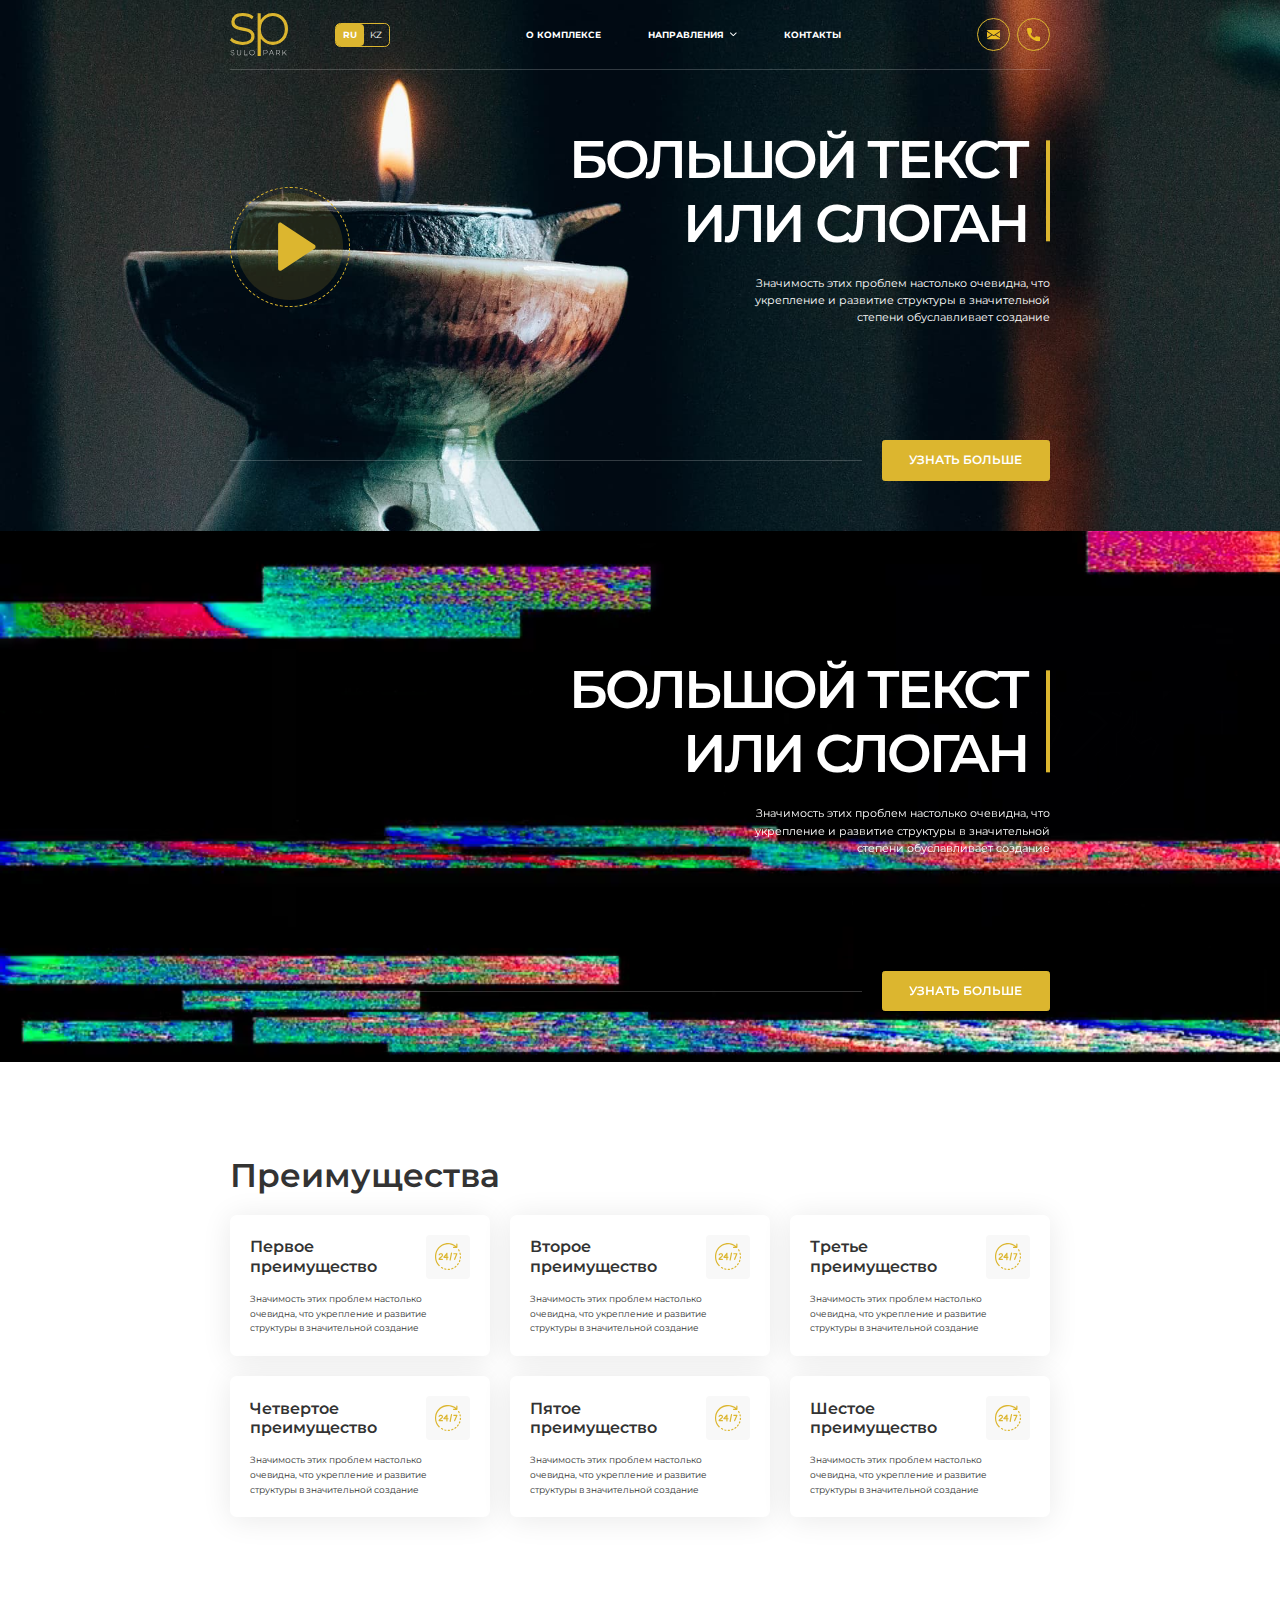
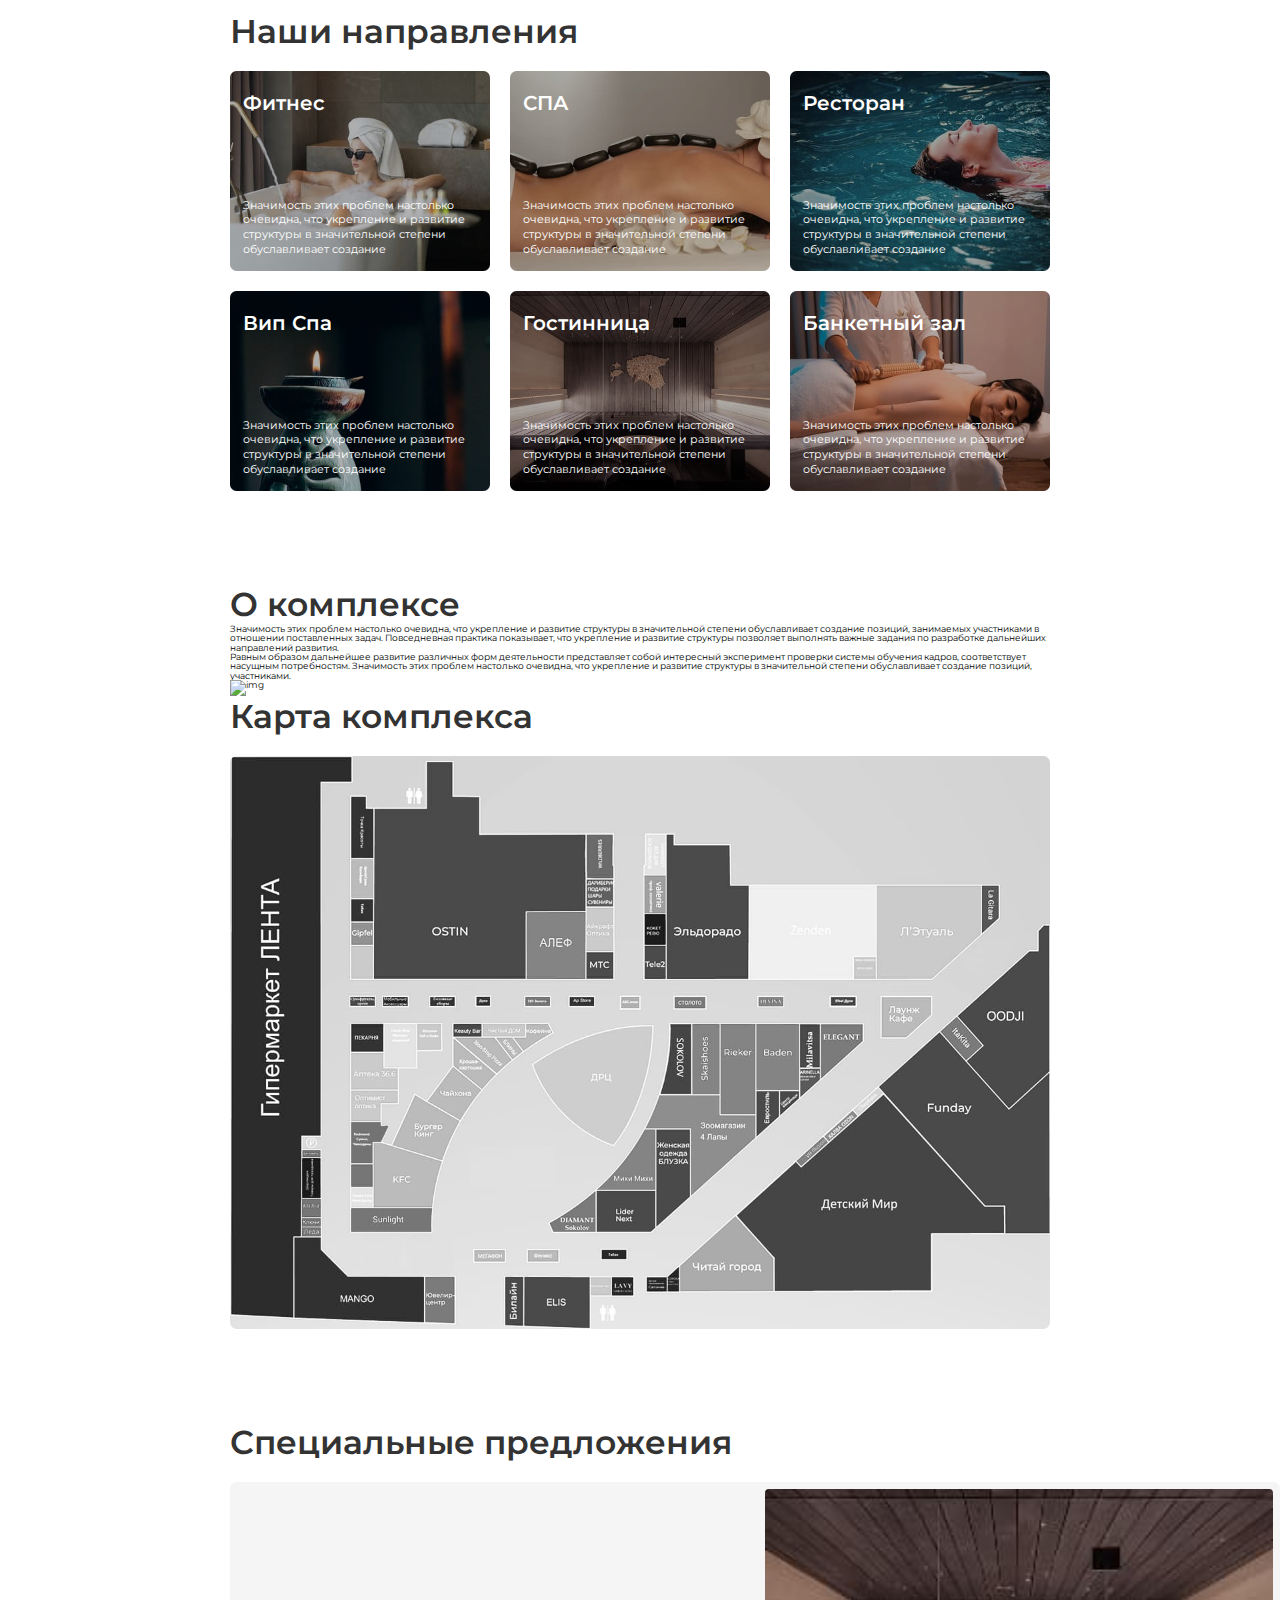
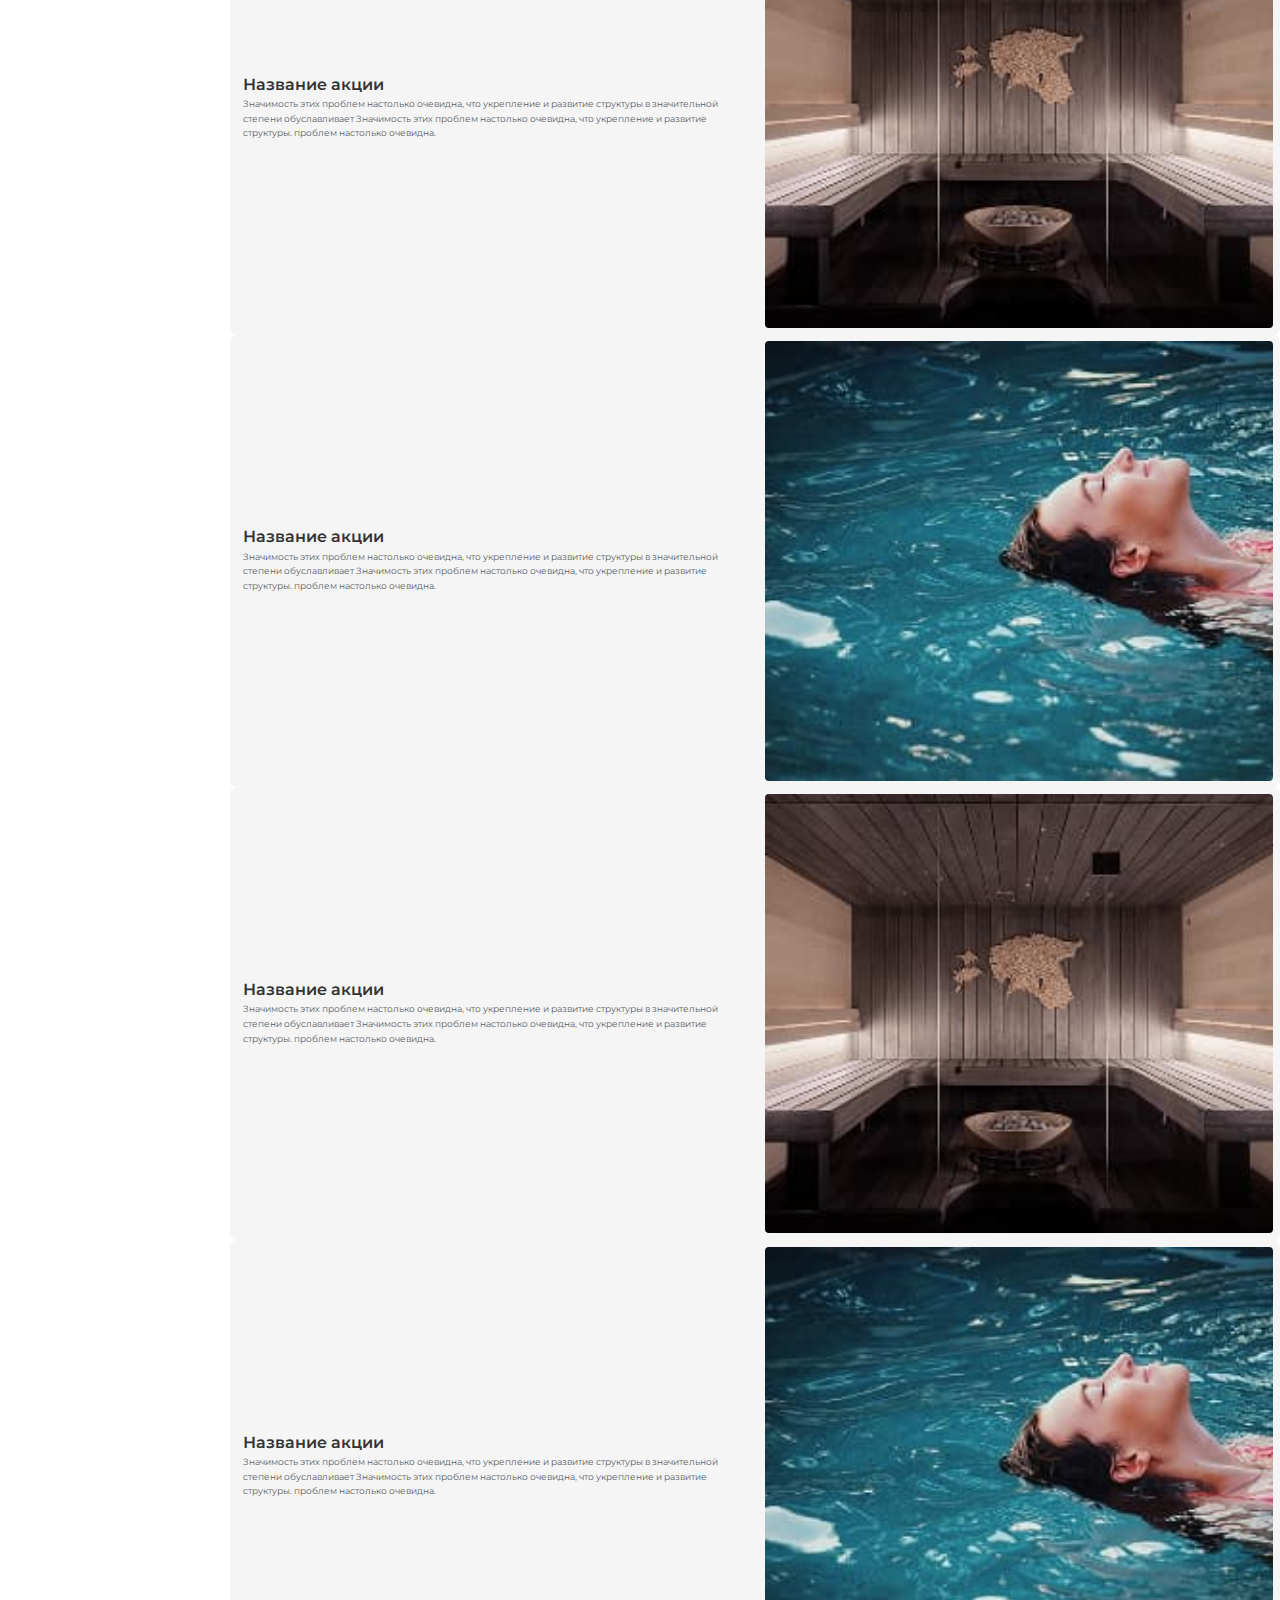
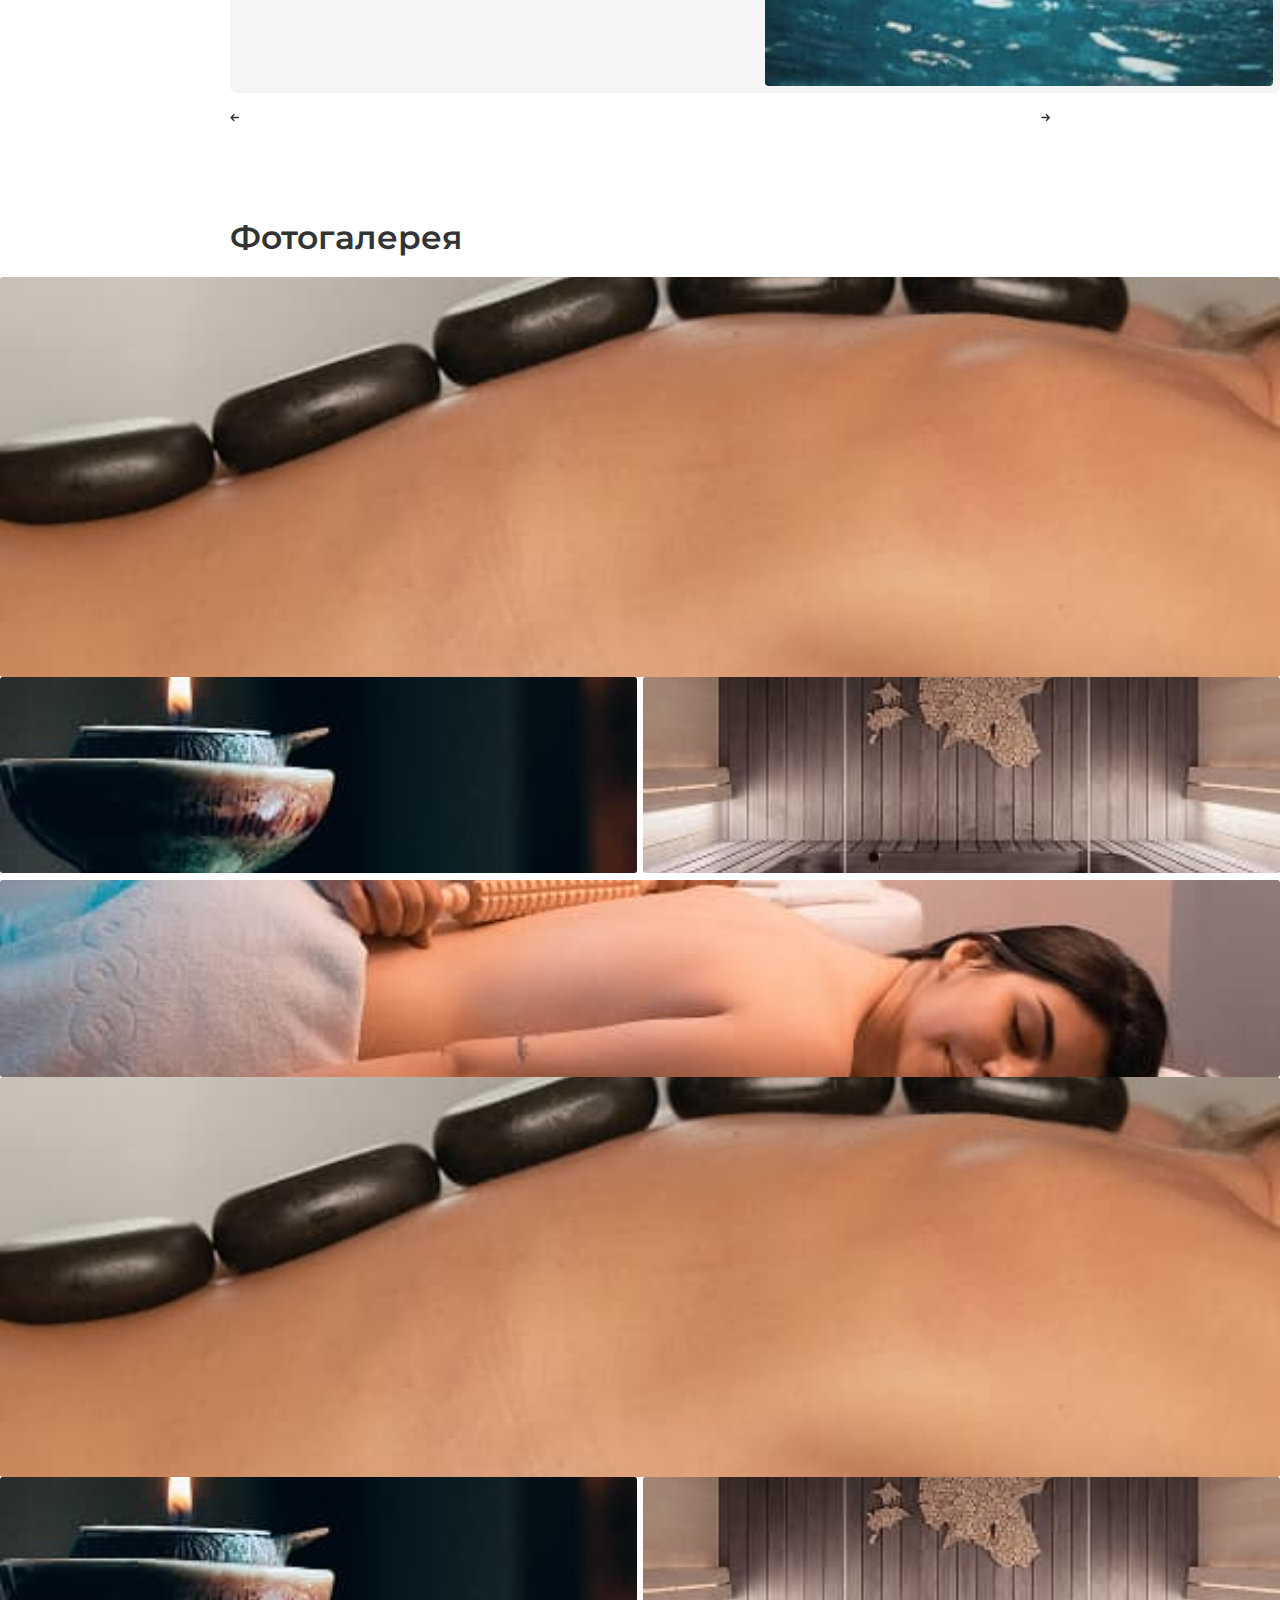
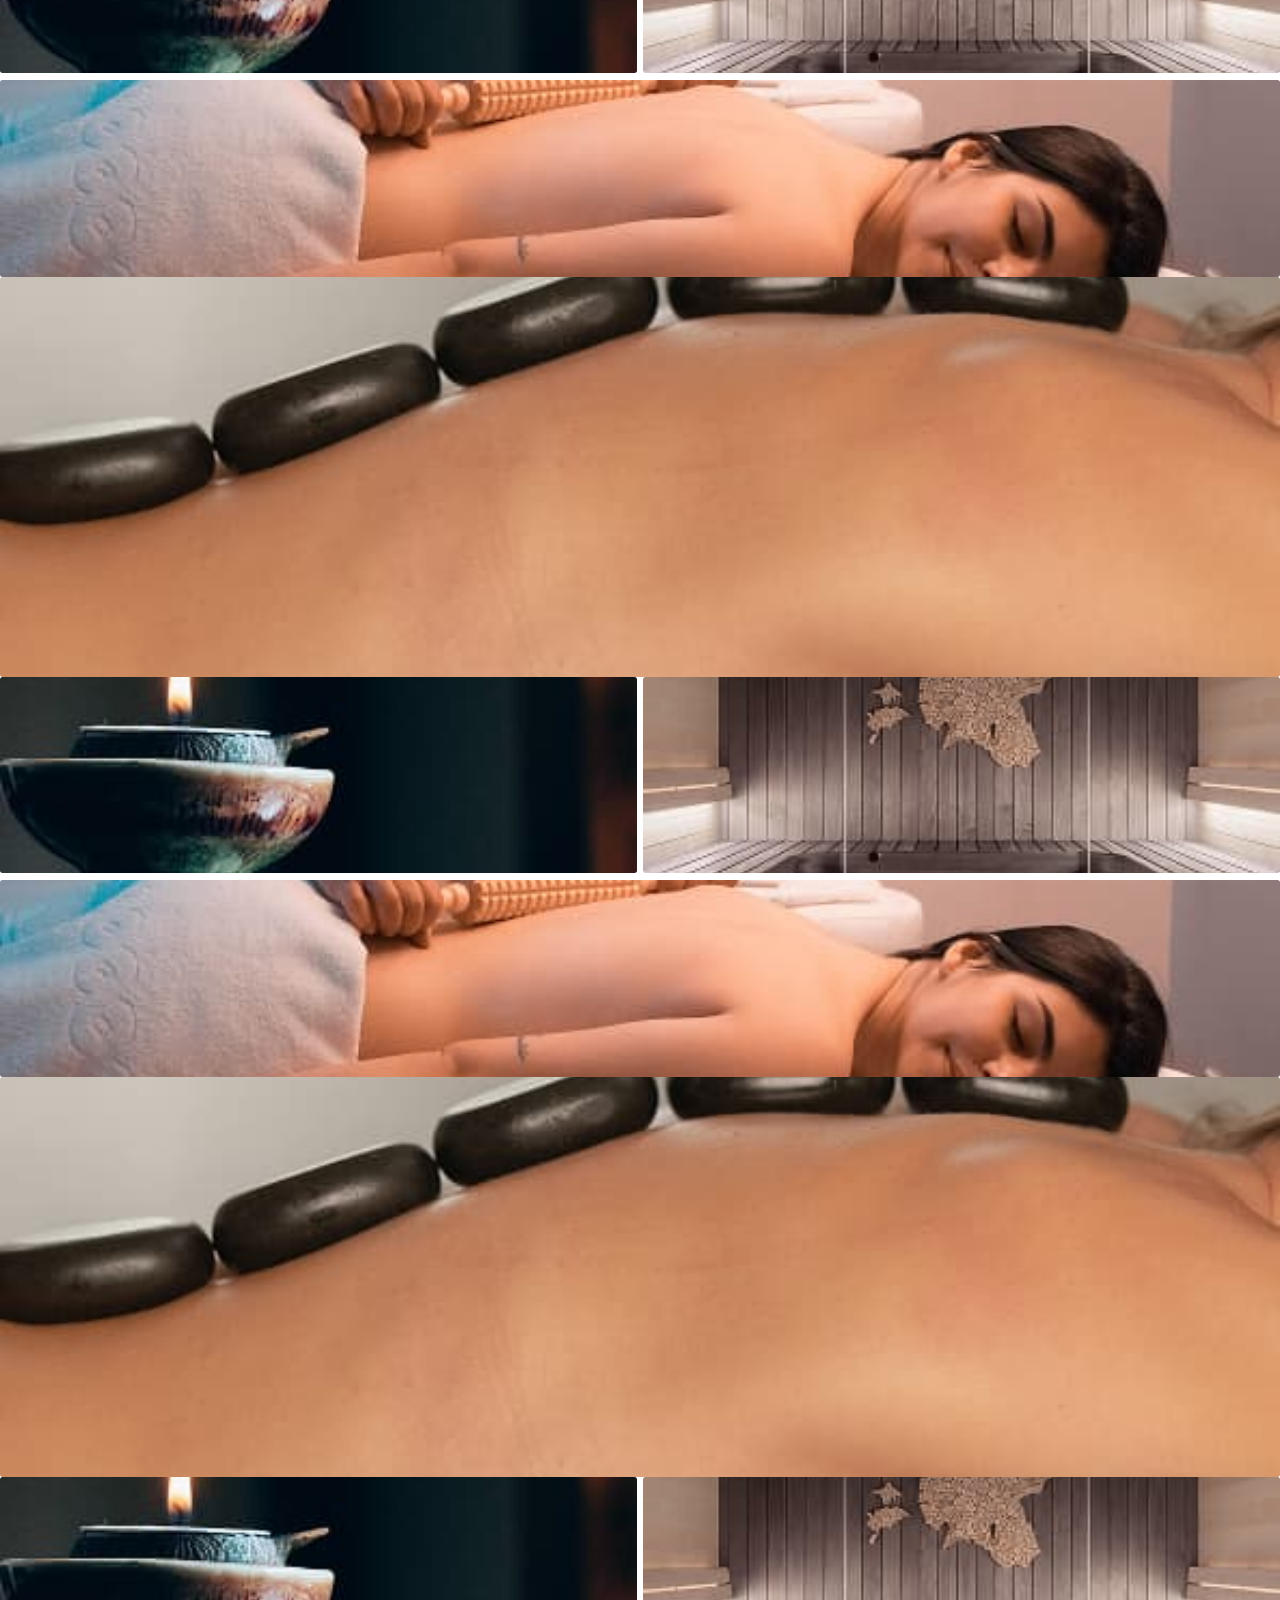
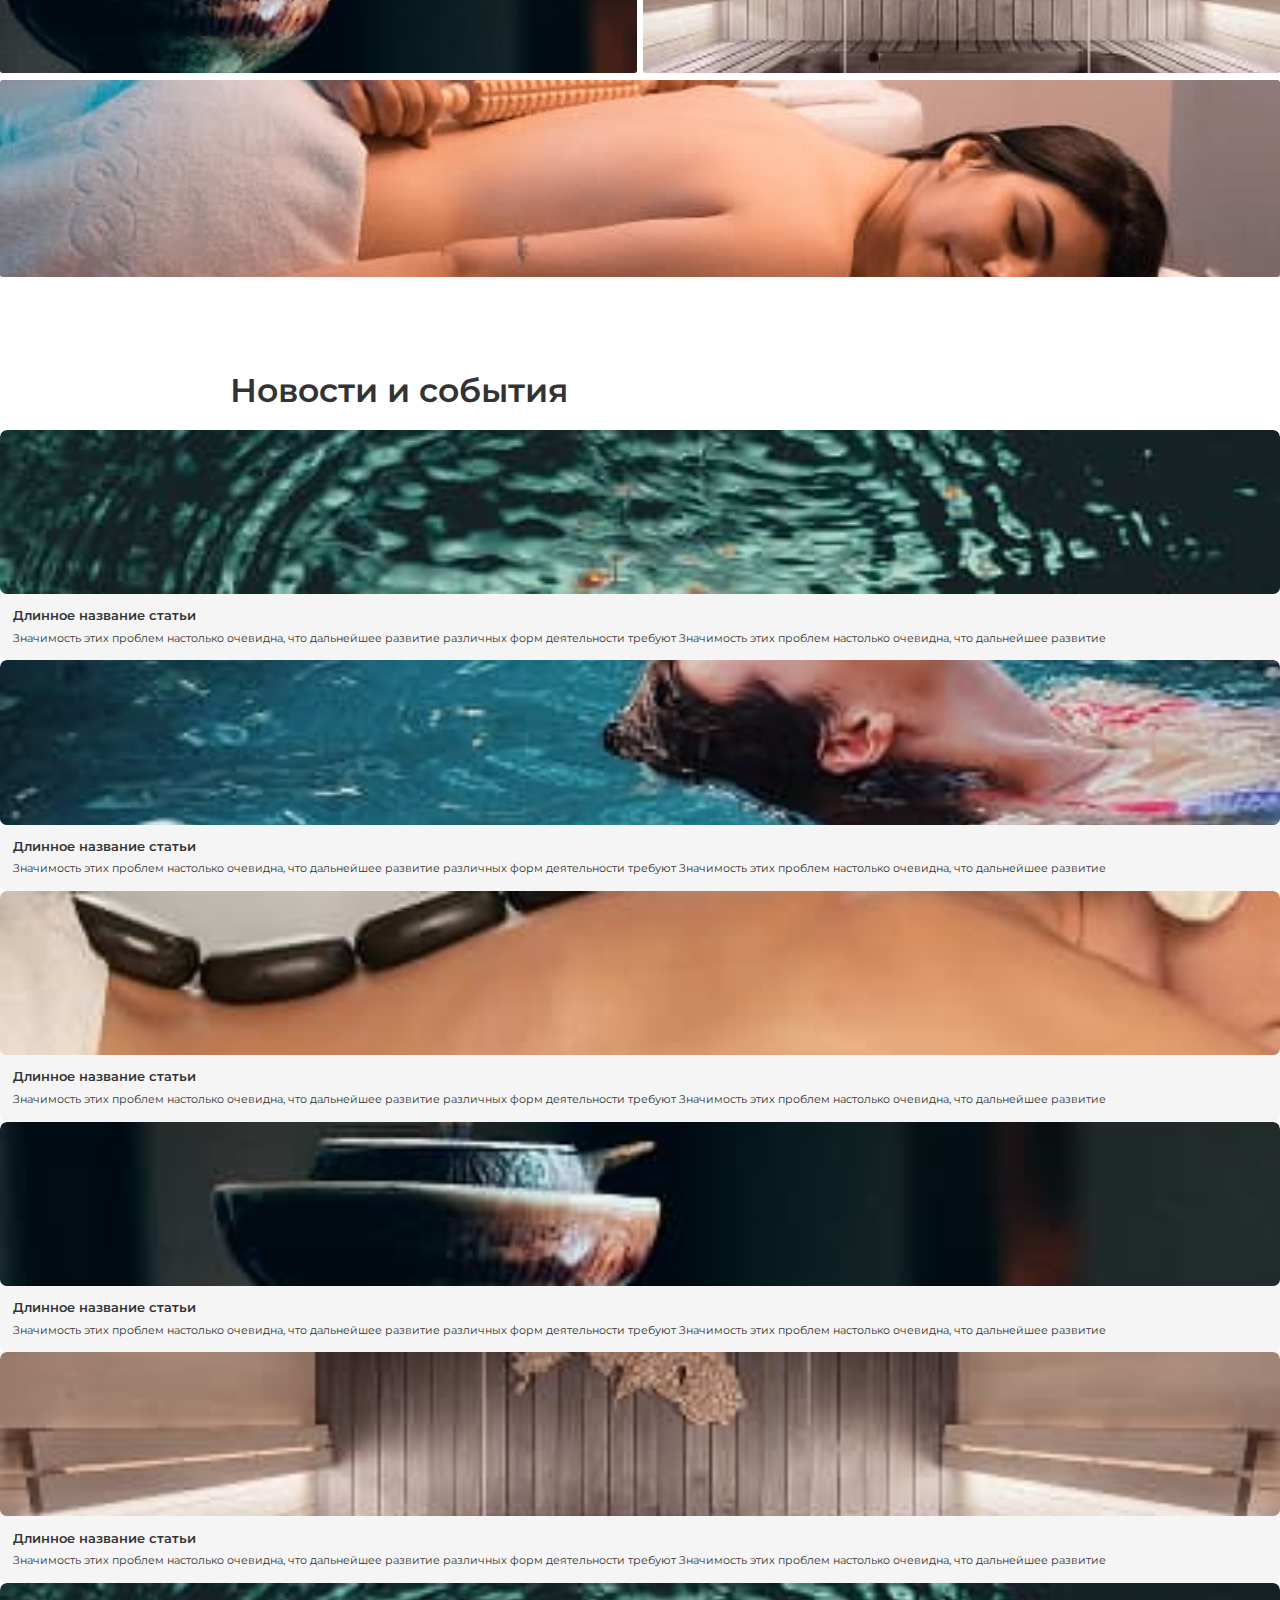
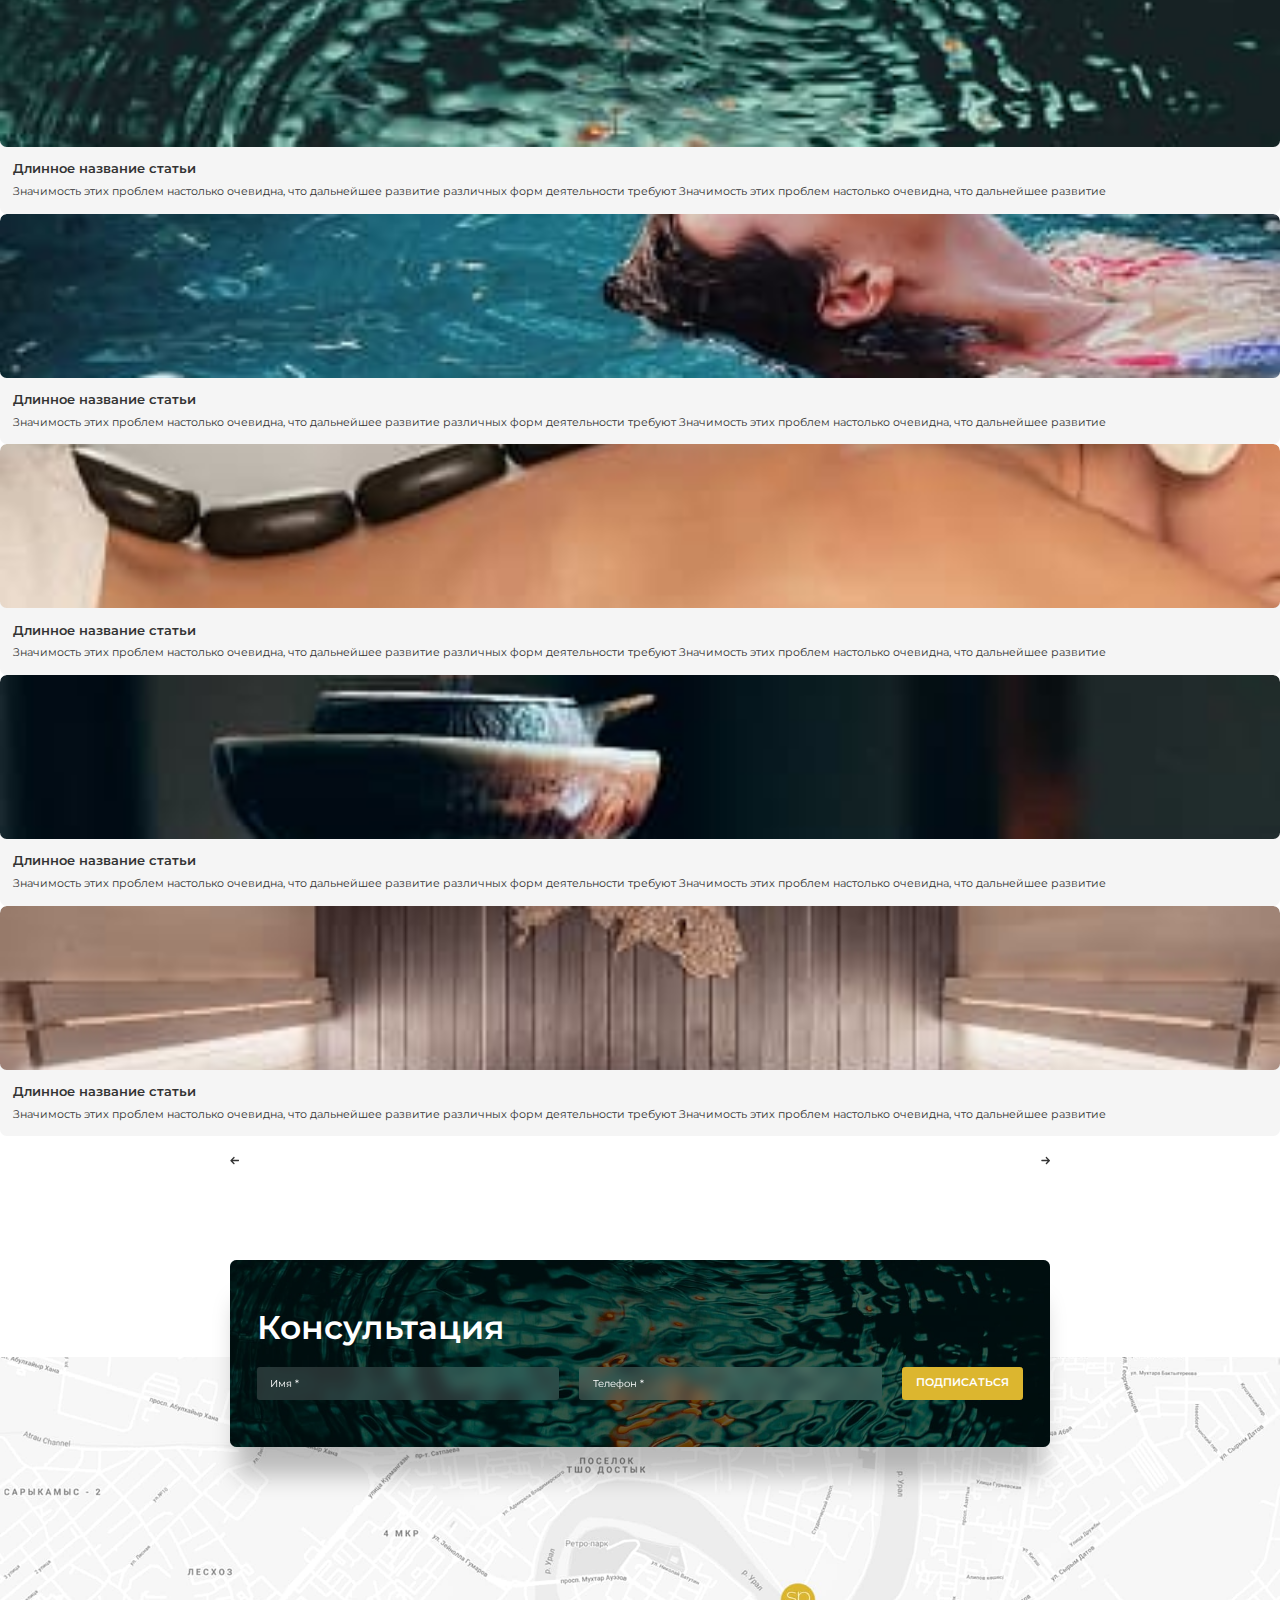
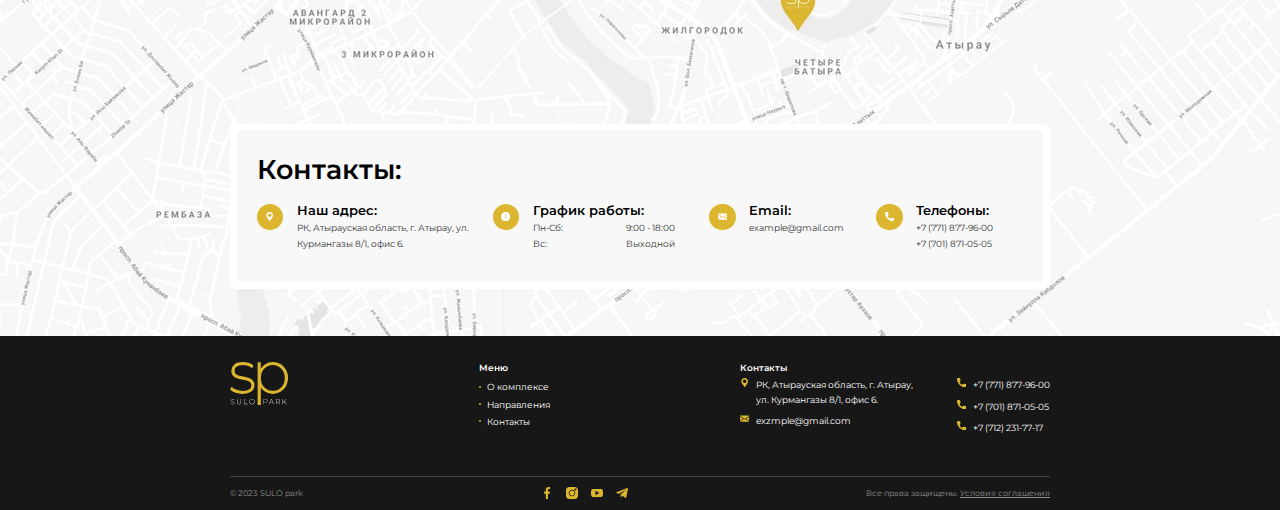
==== commit aec3f4c2: "Add files via upload" ====
--- a/index.html
+++ b/index.html
@@ -10,9 +10,9 @@
     <link rel="preconnect" href="https://fonts.gstatic.com" crossorigin>
     <link href="https://fonts.googleapis.com/css2?family=Montserrat:ital,wght@0,100..900;1,100..900&display=swap"
         rel="stylesheet">
-    <link rel="stylesheet" href="https://cdn.jsdelivr.net/npm/swiper@11/swiper-bundle.min.css" />
-    <link rel="stylesheet" href="https://cdn.jsdelivr.net/npm/@fancyapps/ui@4.0/dist/fancybox.css" />
-    <link href="https://unpkg.com/aos@2.3.1/dist/aos.css" rel="stylesheet">
+    <link rel="stylesheet" href="css/fancybox.css">
+    <link rel="stylesheet" href="css/swiper.css">
+    <link rel="stylesheet" href="css/aos.css">
     <link rel="stylesheet" href="css/style.min.css">
 </head>
 
@@ -401,31 +401,33 @@
                         </div>
                     </div>
                 </section>
-                <section class="main__about about">
+                <section class="main__details details details--home">
                     <div class="container">
-                        <div class="about__inner">
-                            <div class="about__body about-body" data-aos="zoom-in">
-                                <h2 class="about-body__title title">
-                                    О комплексе
-                                </h2>
-                                <p class="about-body__text">
-                                    Значимость этих проблем настолько очевидна, что укрепление и развитие структуры в
-                                    значительной степени обуславливает создание позиций, занимаемых участниками в
-                                    отношении
-                                    поставленных задач.
-                                    Повседневная практика показывает, что укрепление и развитие структуры позволяет
-                                    выполнять важные задания по разработке дальнейших направлений развития.
-                                </p>
-                                <p class="about-body__text">
-                                    Равным образом дальнейшее развитие различных форм деятельности представляет собой
-                                    интересный эксперимент проверки системы обучения кадров, соответствует насущным
-                                    потребностям. Значимость этих проблем настолько очевидна, что укрепление и развитие
-                                    структуры в значительной степени обуславливает создание позиций, участниками.
-                                </p>
-                            </div>
-                            <picture class="about__img about-img" data-aos="zoom-in">
-                                <img src="images/about-img.jpg" alt="img">
-                            </picture>
+                        <div class="details__inner">
+                            <div class="details__item details-item">
+                                <div class="details-item__body details-body" data-aos="zoom-in">
+                                    <h2 class="details-body__title title">
+                                        О комплексе
+                                    </h2>
+                                    <p class="details-body__text">
+                                        Значимость этих проблем настолько очевидна, что укрепление и развитие структуры
+                                        в значительной степени обуславливает создание позиций, занимаемых участниками в
+                                        отношении поставленных задач.
+                                        Повседневная практика показывает, что укрепление и развитие структуры позволяет
+                                        выполнять важные задания по разработке дальнейших направлений развития.
+                                    </p>
+                                    <p class="details-body__text">
+                                        Равным образом дальнейшее развитие различных форм деятельности представляет
+                                        собой интересный эксперимент проверки системы обучения кадров, соответствует
+                                        насущным потребностям. Значимость этих проблем настолько очевидна, что
+                                        укрепление и развитие структуры в значительной степени обуславливает создание
+                                        позиций, участниками.
+                                    </p>
+                                </div>
+                                <picture class="details-body__img" data-aos="zoom-in">
+                                    <img src="images/details-img-1.jpg" alt="img">
+                                </picture>
+                            </div>
                         </div>
                     </div>
                 </section>
@@ -1268,10 +1270,10 @@
         </div>
     </div>
 
-    <script src="https://ajax.googleapis.com/ajax/libs/jquery/3.6.3/jquery.min.js"></script>
-    <script src="https://cdn.jsdelivr.net/npm/swiper@11/swiper-bundle.min.js"></script>
-    <script src="https://cdn.jsdelivr.net/npm/@fancyapps/ui@4.0/dist/fancybox.umd.js"></script>
-    <script src="https://unpkg.com/aos@2.3.1/dist/aos.js"></script>
+    <script src="js/jquery.js"></script>
+    <script src="js/fancybox.js"></script>
+    <script src="js/swiper.js"></script>
+    <script src="js/aos.js"></script>
     <script src="js/main.min.js"></script>
 </body>
 
